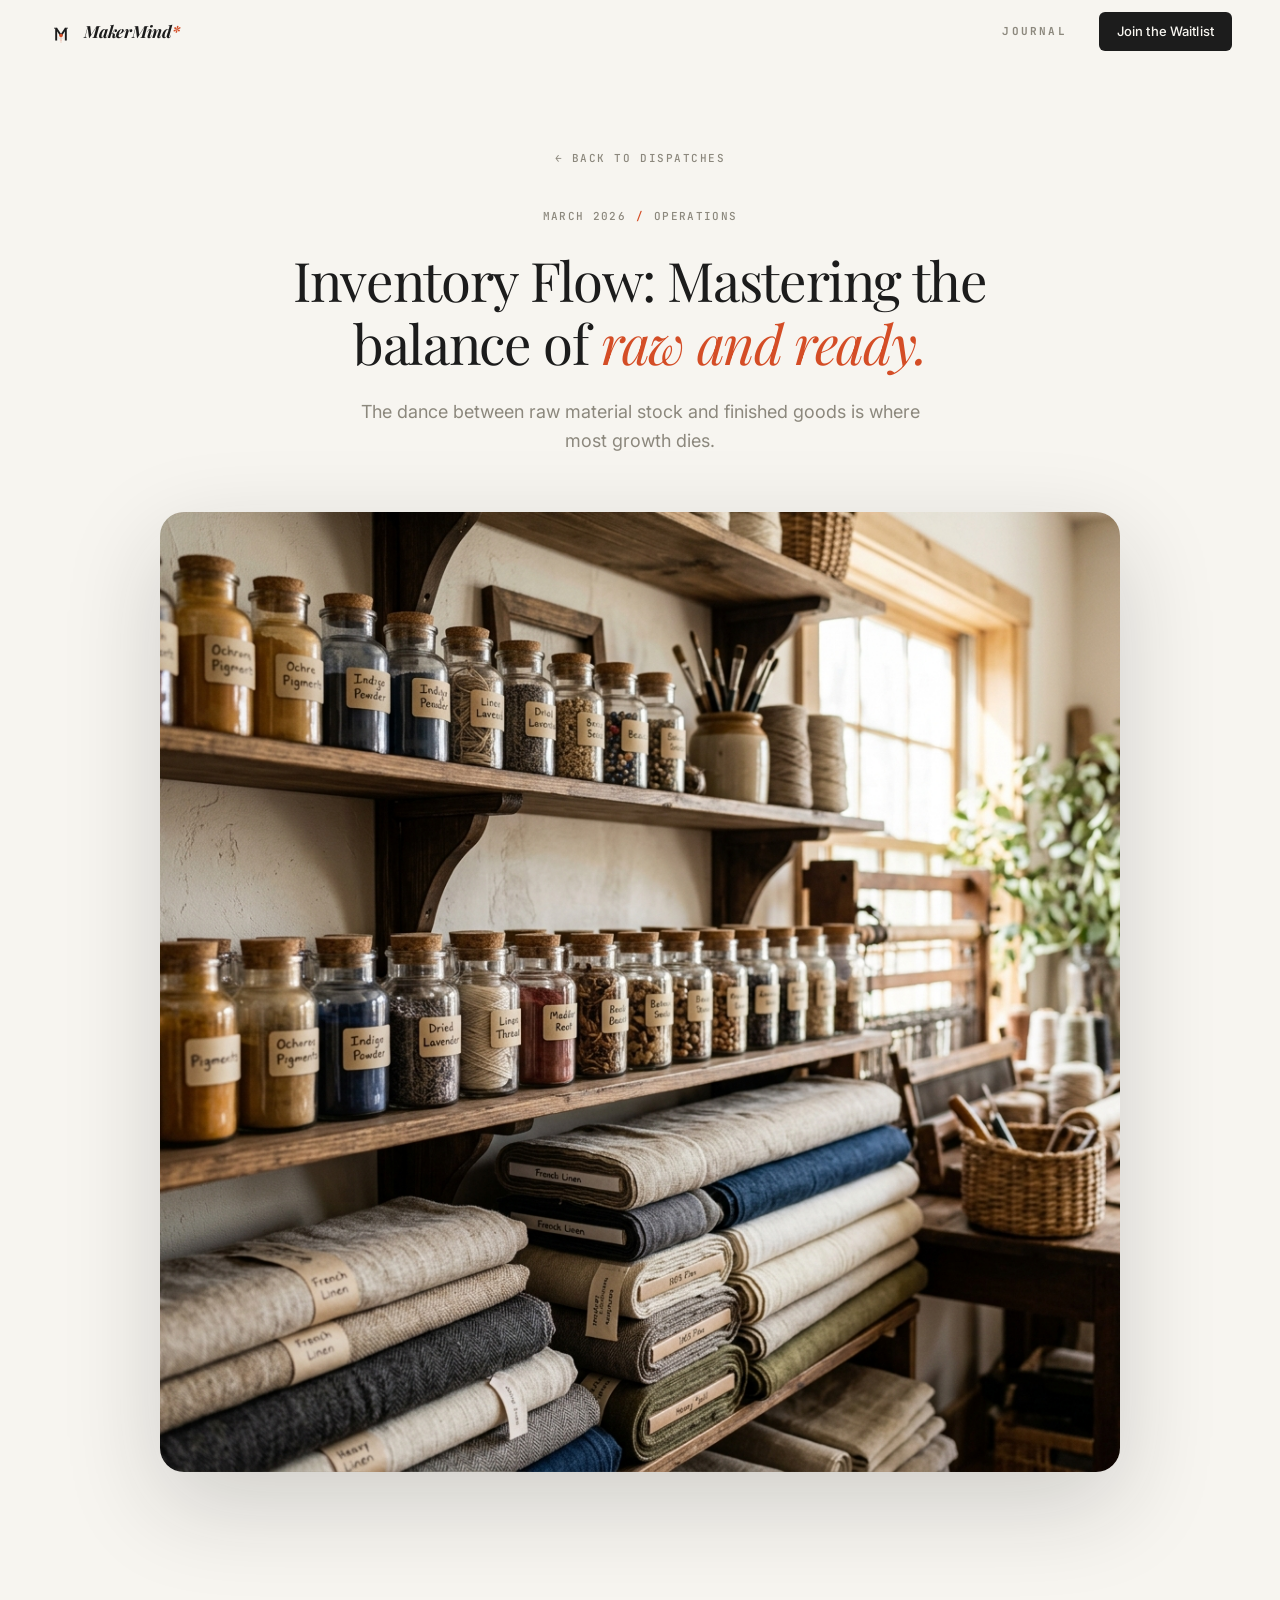
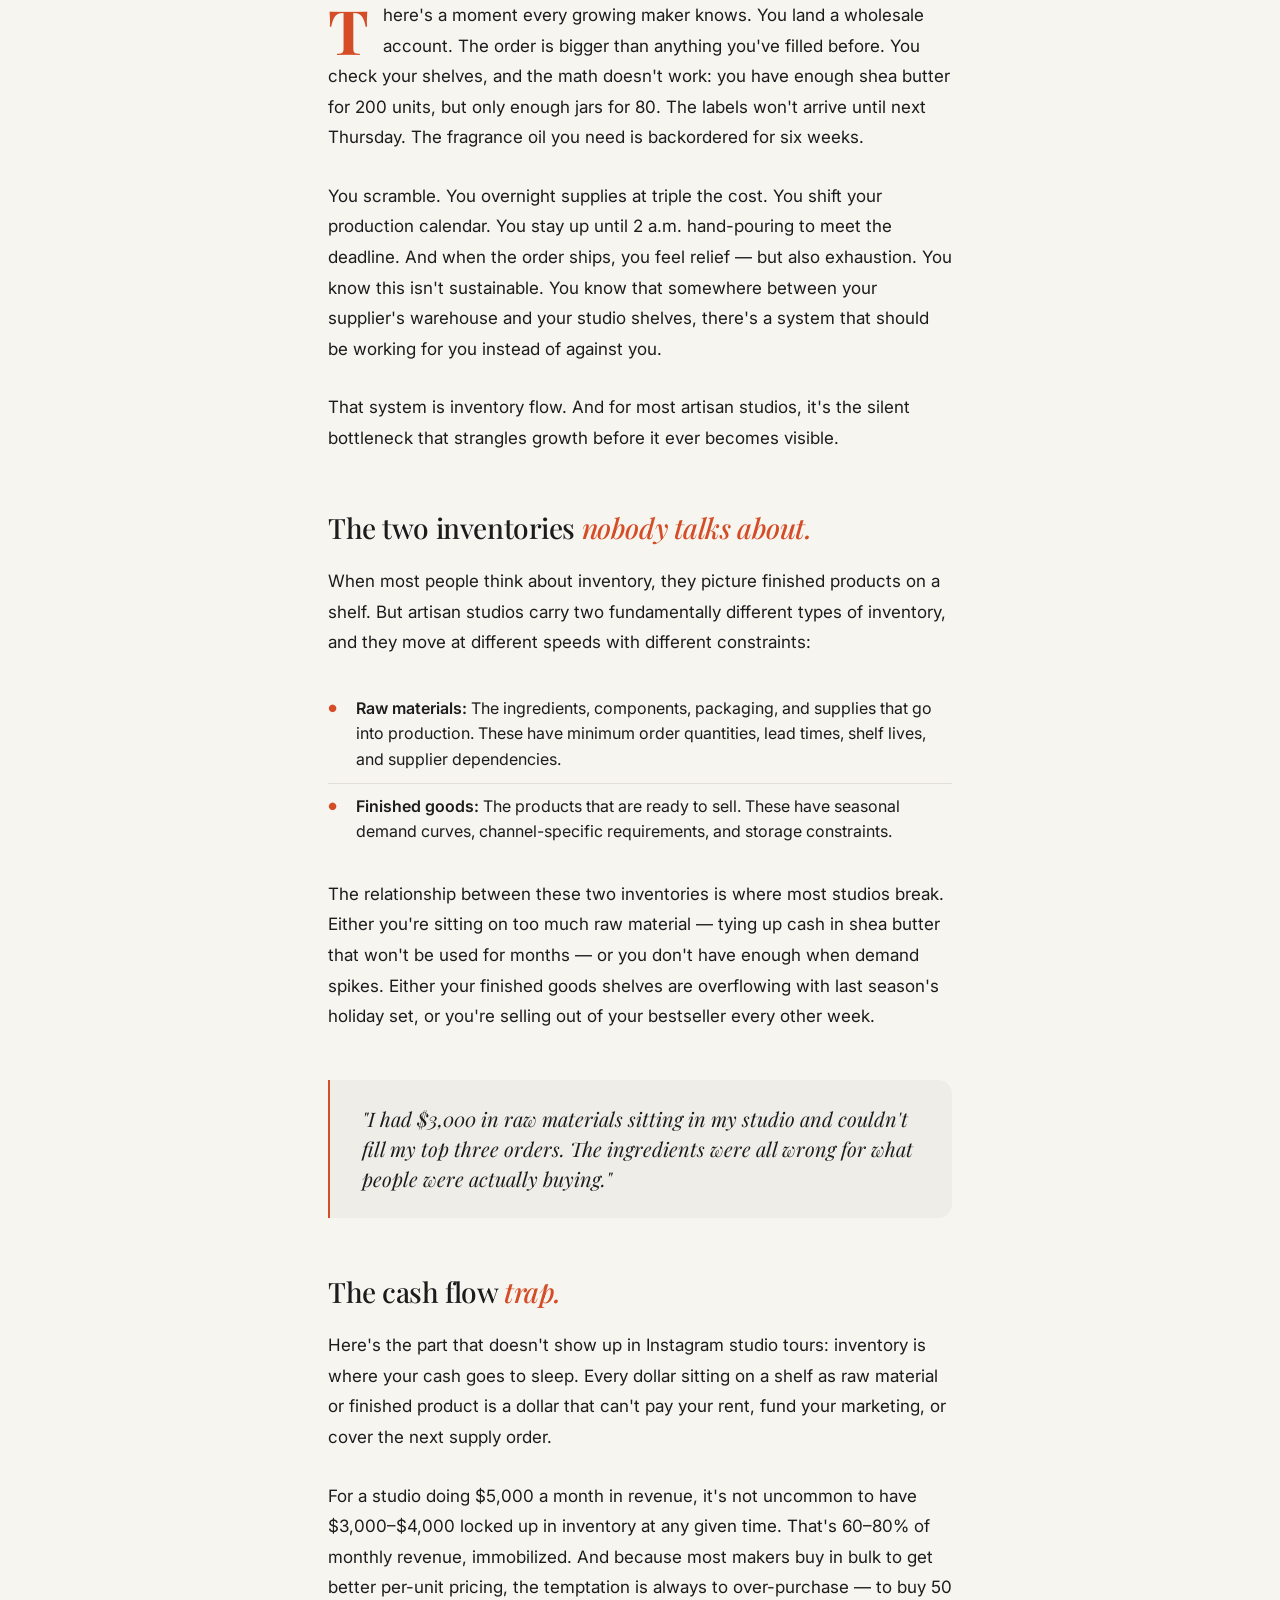
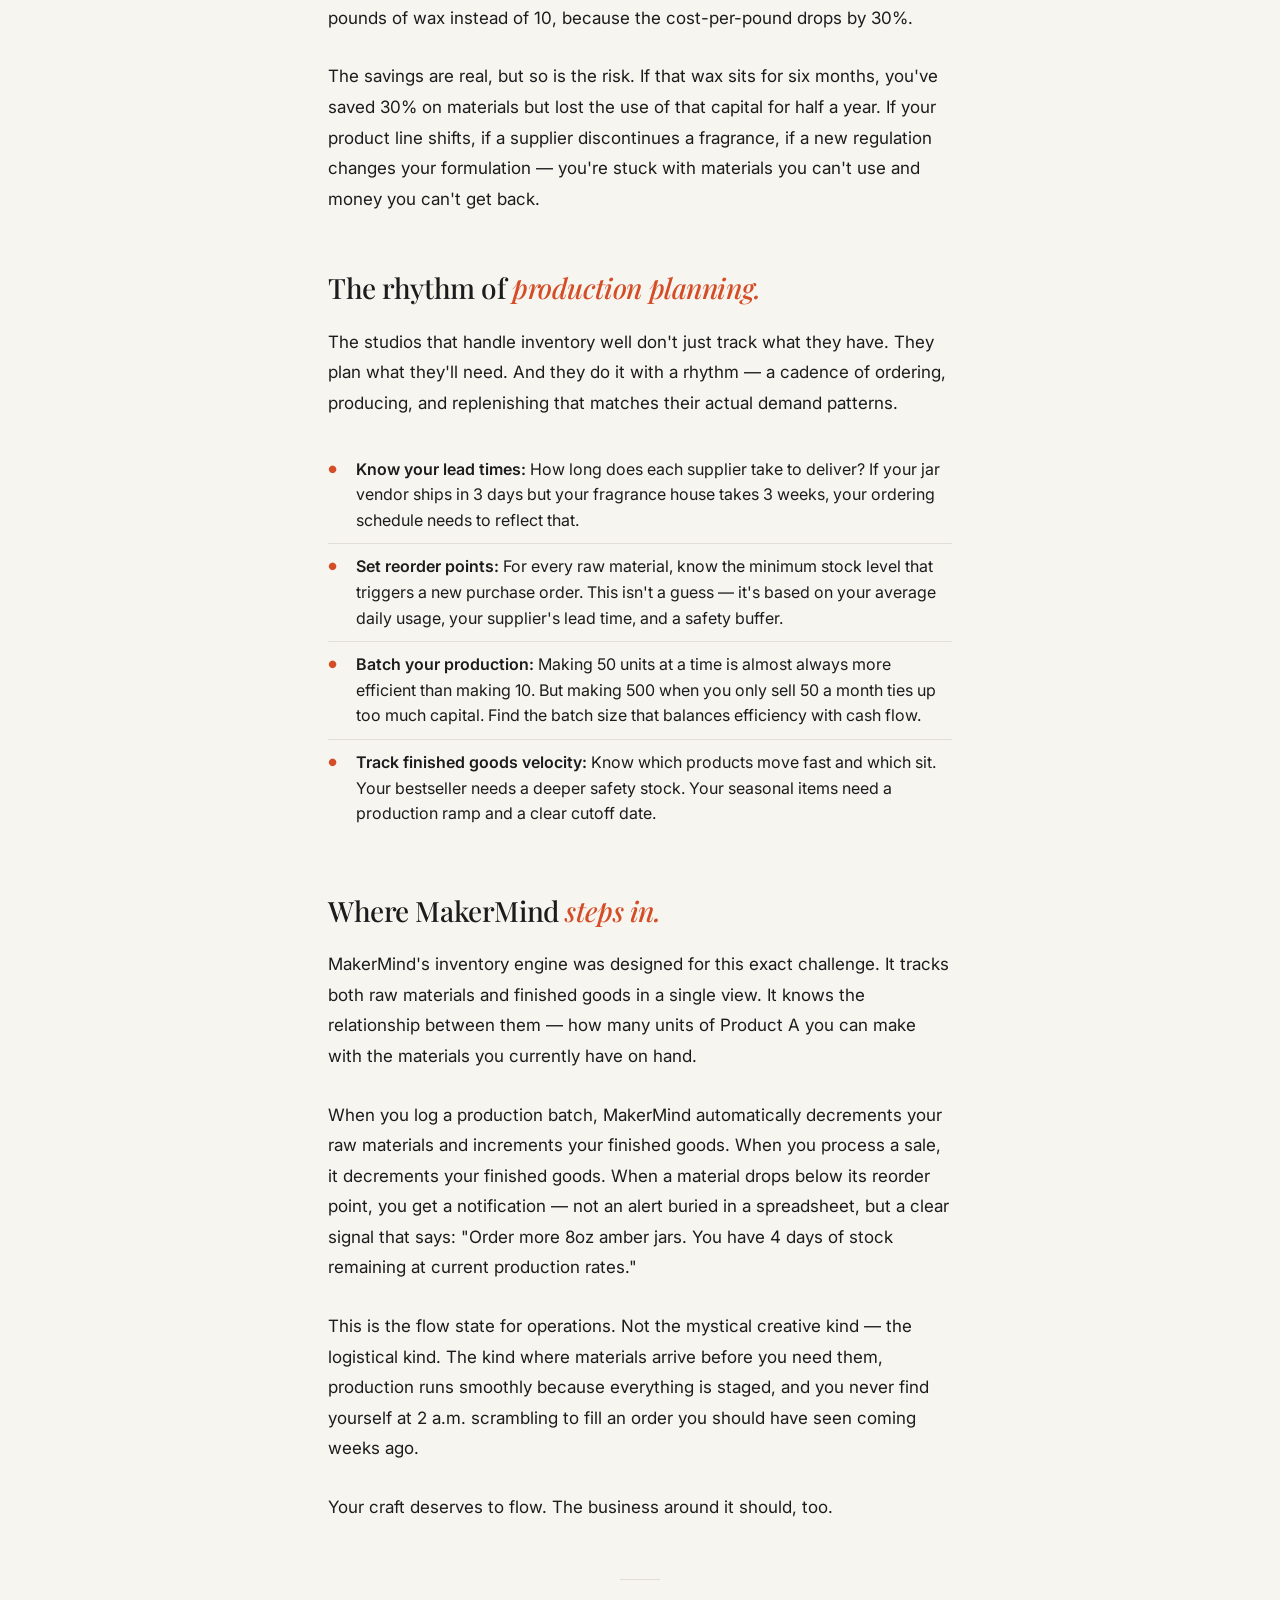
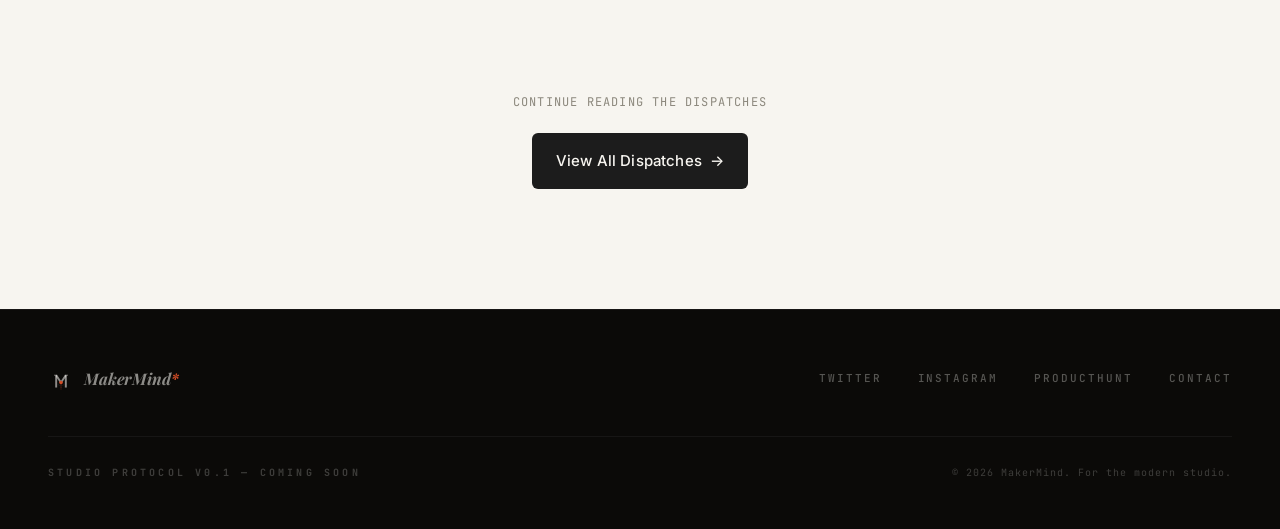
==== dispatch-inventory-flow.html @ 15346711 "Add three editorial dispatch blog posts with full article layout" ====
<!DOCTYPE html>
<html lang="en">
<head>
  <meta charset="UTF-8" />
  <meta name="viewport" content="width=device-width, initial-scale=1.0, viewport-fit=cover" />
  <meta name="theme-color" content="#F7F5F0" />
  <meta name="description" content="The dance between raw material stock and finished goods is where most growth dies. Learn how to maintain the perfect flow without tying up all your capital." />
  <title>Inventory Flow — MakerMind Dispatches</title>
  <link rel="preconnect" href="https://fonts.googleapis.com" />
  <link rel="preconnect" href="https://fonts.gstatic.com" crossorigin />
  <link href="https://fonts.googleapis.com/css2?family=Inter:wght@400;500;600&family=Playfair+Display:ital,wght@0,400;0,700;1,400;1,700&family=JetBrains+Mono:wght@400;500;700&display=swap" rel="stylesheet" />
  <link rel="stylesheet" href="styles.css" />
</head>
<body>

<nav class="nav" id="nav" aria-label="Primary">
  <div class="nav-inner">
    <a href="index.html" class="nav-brand" aria-label="MakerMind home">
      <svg class="nav-mark" viewBox="0 0 512 512" fill="none" xmlns="http://www.w3.org/2000/svg" aria-hidden="true">
        <rect x="142" y="172" width="38" height="252" fill="currentColor"/>
        <rect x="120" y="172" width="22" height="14" fill="currentColor"/>
        <rect x="126" y="186" width="14" height="8" fill="currentColor"/>
        <rect x="332" y="172" width="38" height="252" fill="currentColor"/>
        <rect x="370" y="172" width="22" height="14" fill="currentColor"/>
        <rect x="370" y="186" width="14" height="8" fill="currentColor"/>
        <path d="M 161 182 L 256 324 L 351 182" stroke="currentColor" stroke-width="38" stroke-linejoin="bevel" fill="none"/>
        <path d="M 190 362 Q 256 418 322 362" stroke="#BFBAB0" stroke-width="5" stroke-linecap="round" fill="none"/>
        <circle cx="256" cy="324" r="36" fill="#D44D26"/>
        <line x1="256" y1="362" x2="256" y2="472" stroke="#D44D26" stroke-width="12" stroke-dasharray="14 14"/>
      </svg>
      <span class="nav-wordmark">MakerMind<span class="accent">*</span></span>
    </a>
    <div class="nav-links">
      <a href="journal.html" class="nav-link">Journal</a>
      <a href="index.html#waitlist" class="nav-cta">Join the Waitlist</a>
    </div>
  </div>
</nav>

<header class="dispatch-hero container">
  <a href="journal.html" class="dispatch-back">← Back to Dispatches</a>
  <div class="dispatch-meta">
    <span>March 2026</span>
    <span class="accent">/</span>
    <span>Operations</span>
  </div>
  <h1 class="dispatch-title">Inventory Flow: Mastering the balance of <em>raw and ready.</em></h1>
  <p class="dispatch-subtitle">The dance between raw material stock and finished goods is where most growth dies.</p>
  <img src="assets/dispatch-inventory.png" alt="Neatly organized studio shelves" class="dispatch-hero-img" />
</header>

<main class="dispatch-body">
  <p class="drop-cap">There's a moment every growing maker knows. You land a wholesale account. The order is bigger than anything you've filled before. You check your shelves, and the math doesn't work: you have enough shea butter for 200 units, but only enough jars for 80. The labels won't arrive until next Thursday. The fragrance oil you need is backordered for six weeks.</p>

  <p>You scramble. You overnight supplies at triple the cost. You shift your production calendar. You stay up until 2 a.m. hand-pouring to meet the deadline. And when the order ships, you feel relief — but also exhaustion. You know this isn't sustainable. You know that somewhere between your supplier's warehouse and your studio shelves, there's a system that should be working for you instead of against you.</p>

  <p>That system is inventory flow. And for most artisan studios, it's the silent bottleneck that strangles growth before it ever becomes visible.</p>

  <h2>The two inventories <em>nobody talks about.</em></h2>

  <p>When most people think about inventory, they picture finished products on a shelf. But artisan studios carry two fundamentally different types of inventory, and they move at different speeds with different constraints:</p>

  <ul>
    <li><strong>Raw materials:</strong> The ingredients, components, packaging, and supplies that go into production. These have minimum order quantities, lead times, shelf lives, and supplier dependencies.</li>
    <li><strong>Finished goods:</strong> The products that are ready to sell. These have seasonal demand curves, channel-specific requirements, and storage constraints.</li>
  </ul>

  <p>The relationship between these two inventories is where most studios break. Either you're sitting on too much raw material — tying up cash in shea butter that won't be used for months — or you don't have enough when demand spikes. Either your finished goods shelves are overflowing with last season's holiday set, or you're selling out of your bestseller every other week.</p>

  <div class="dispatch-pullquote">
    <p>"I had $3,000 in raw materials sitting in my studio and couldn't fill my top three orders. The ingredients were all wrong for what people were actually buying."</p>
  </div>

  <h2>The cash flow <em>trap.</em></h2>

  <p>Here's the part that doesn't show up in Instagram studio tours: inventory is where your cash goes to sleep. Every dollar sitting on a shelf as raw material or finished product is a dollar that can't pay your rent, fund your marketing, or cover the next supply order.</p>

  <p>For a studio doing $5,000 a month in revenue, it's not uncommon to have $3,000–$4,000 locked up in inventory at any given time. That's 60–80% of monthly revenue, immobilized. And because most makers buy in bulk to get better per-unit pricing, the temptation is always to over-purchase — to buy 50 pounds of wax instead of 10, because the cost-per-pound drops by 30%.</p>

  <p>The savings are real, but so is the risk. If that wax sits for six months, you've saved 30% on materials but lost the use of that capital for half a year. If your product line shifts, if a supplier discontinues a fragrance, if a new regulation changes your formulation — you're stuck with materials you can't use and money you can't get back.</p>

  <h2>The rhythm of <em>production planning.</em></h2>

  <p>The studios that handle inventory well don't just track what they have. They plan what they'll need. And they do it with a rhythm — a cadence of ordering, producing, and replenishing that matches their actual demand patterns.</p>

  <ul>
    <li><strong>Know your lead times:</strong> How long does each supplier take to deliver? If your jar vendor ships in 3 days but your fragrance house takes 3 weeks, your ordering schedule needs to reflect that.</li>
    <li><strong>Set reorder points:</strong> For every raw material, know the minimum stock level that triggers a new purchase order. This isn't a guess — it's based on your average daily usage, your supplier's lead time, and a safety buffer.</li>
    <li><strong>Batch your production:</strong> Making 50 units at a time is almost always more efficient than making 10. But making 500 when you only sell 50 a month ties up too much capital. Find the batch size that balances efficiency with cash flow.</li>
    <li><strong>Track finished goods velocity:</strong> Know which products move fast and which sit. Your bestseller needs a deeper safety stock. Your seasonal items need a production ramp and a clear cutoff date.</li>
  </ul>

  <h2>Where MakerMind <em>steps in.</em></h2>

  <p>MakerMind's inventory engine was designed for this exact challenge. It tracks both raw materials and finished goods in a single view. It knows the relationship between them — how many units of Product A you can make with the materials you currently have on hand.</p>

  <p>When you log a production batch, MakerMind automatically decrements your raw materials and increments your finished goods. When you process a sale, it decrements your finished goods. When a material drops below its reorder point, you get a notification — not an alert buried in a spreadsheet, but a clear signal that says: "Order more 8oz amber jars. You have 4 days of stock remaining at current production rates."</p>

  <p>This is the flow state for operations. Not the mystical creative kind — the logistical kind. The kind where materials arrive before you need them, production runs smoothly because everything is staged, and you never find yourself at 2 a.m. scrambling to fill an order you should have seen coming weeks ago.</p>

  <p>Your craft deserves to flow. The business around it should, too.</p>

  <div class="dispatch-divider"></div>

  <div class="dispatch-end-cta">
    <p>Continue reading the dispatches</p>
    <a href="journal.html" class="btn btn-ink">
      <span class="btn-label">View All Dispatches</span>
      <span class="btn-arrow" aria-hidden="true">→</span>
    </a>
  </div>
</main>

<footer class="footer" role="contentinfo">
  <div class="footer-top">
    <a href="index.html" class="footer-brand" aria-label="MakerMind home">
      <svg class="footer-mark" viewBox="0 0 512 512" fill="none" xmlns="http://www.w3.org/2000/svg" aria-hidden="true">
        <rect x="142" y="172" width="38" height="252" fill="currentColor"/>
        <rect x="120" y="172" width="22" height="14" fill="currentColor"/>
        <rect x="126" y="186" width="14" height="8" fill="currentColor"/>
        <rect x="332" y="172" width="38" height="252" fill="currentColor"/>
        <rect x="370" y="172" width="22" height="14" fill="currentColor"/>
        <rect x="370" y="186" width="14" height="8" fill="currentColor"/>
        <path d="M 161 182 L 256 324 L 351 182" stroke="currentColor" stroke-width="38" stroke-linejoin="bevel" fill="none"/>
        <path d="M 190 362 Q 256 418 322 362" stroke="#4a4640" stroke-width="5" stroke-linecap="round" fill="none"/>
        <circle cx="256" cy="324" r="36" fill="#D44D26"/>
        <line x1="256" y1="362" x2="256" y2="472" stroke="#D44D26" stroke-width="12" stroke-dasharray="14 14"/>
      </svg>
      <span class="footer-wordmark">MakerMind<span class="accent">*</span></span>
    </a>
    <nav class="footer-links" aria-label="Footer links">
      <a href="https://twitter.com/makermindai" class="footer-link" target="_blank" rel="noopener">Twitter</a>
      <a href="https://instagram.com/makermindai" class="footer-link" target="_blank" rel="noopener">Instagram</a>
      <a href="https://producthunt.com" class="footer-link" target="_blank" rel="noopener">ProductHunt</a>
      <a href="mailto:hello@makermind.ai" class="footer-link">Contact</a>
    </nav>
  </div>
  <div class="footer-bottom">
    <div class="footer-rule" aria-hidden="true"></div>
    <div class="footer-meta">
      <span class="footer-stamp">Studio Protocol v0.1 — Coming Soon</span>
      <span class="footer-copy">© 2026 MakerMind. For the modern studio.</span>
    </div>
  </div>
</footer>

<script src="script.js"></script>
</body>
</html>
---- styles.css ----
/* ═══════════════════════════════════════════════════════════════
   MakerMind — Waitlist Site v2.0
   Cinematic. Editorial. Apple-quality.
   ─────────────────────────────────────────────────────────────
   Same design tokens as the app and the launch video (Remotion).
   The animation timing curve `cubic-bezier(0.33, 0, 0.2, 1)` is
   the iOS-style ease used throughout LogoReveal.tsx.
═══════════════════════════════════════════════════════════════ */


/* ── DESIGN TOKENS ──────────────────────────────────────────── */
:root {
  /* Color palette — mirrors src/index.css */
  --bg:        #F7F5F0;
  --ink:       #1C1C1C;
  --accent:    #D44D26;
  --muted:     #8C887D;
  --border:    #E2DFD6;
  --sidebar:   #EFEDE8;
  --night:     #0B0A08;
  --night-2:   #141210;
  --white:     #FFFFFF;

  /* Typography */
  --serif: 'Playfair Display', Georgia, 'Times New Roman', serif;
  --sans:  'Inter', ui-sans-serif, system-ui, -apple-system, sans-serif;
  --mono:  'JetBrains Mono', 'SF Mono', Menlo, monospace;

  /* Motion */
  --ease: cubic-bezier(0.33, 0, 0.2, 1);
  --ease-out: cubic-bezier(0.16, 1, 0.3, 1);

  /* Layout */
  --max-w:   1320px;
  --max-w-narrow: 1100px;
  --nav-h:   64px;
  --pad-x:   48px;
  --section: 160px;

  /* Effects */
  --radius-sm: 6px;
  --radius-md: 14px;
  --radius-lg: 24px;
  --shadow-sm: 0 2px 24px rgba(28,28,28,0.06);
  --shadow-md: 0 12px 48px rgba(28,28,28,0.10);
  --shadow-lg: 0 32px 96px rgba(28,28,28,0.18);
}


/* ── RESET ──────────────────────────────────────────────────── */
*, *::before, *::after { box-sizing: border-box; margin: 0; padding: 0; }
html {
  font-size: 16px;
  scroll-behavior: smooth;
  -webkit-font-smoothing: antialiased;
  -moz-osx-font-smoothing: grayscale;
  text-rendering: optimizeLegibility;
}
body {
  background: var(--bg);
  color: var(--ink);
  font-family: var(--sans);
  line-height: 1.6;
  overflow-x: hidden;
}
img, svg, video { display: block; max-width: 100%; height: auto; }
a { color: inherit; text-decoration: none; }
button { cursor: pointer; border: none; background: none; font: inherit; color: inherit; }
input { font: inherit; appearance: none; -webkit-appearance: none; }
ul { list-style: none; }


/* ── SHARED UTILITIES ───────────────────────────────────────── */
.accent { color: var(--accent); }
.container {
  max-width: var(--max-w);
  margin: 0 auto;
  padding: 0 var(--pad-x);
}
.section-label {
  font-family: var(--mono);
  font-weight: 700;
  font-size: 0.6875rem;
  letter-spacing: 0.32em;
  text-transform: uppercase;
  color: var(--muted);
  margin-bottom: 32px;
}


/* ── REVEAL ON SCROLL ────────────────────────────────────────── */
.reveal {
  opacity: 0;
  transform: translateY(28px);
  transition:
    opacity 0.9s var(--ease),
    transform 0.9s var(--ease);
}
.reveal.is-visible {
  opacity: 1;
  transform: translateY(0);
}


/* ═══════════════════════════════════════════════════════════════
   NAV — fixed, frosted, restrained
═══════════════════════════════════════════════════════════════ */
.nav {
  position: fixed;
  top: 0; left: 0; right: 0;
  height: var(--nav-h);
  background: rgba(247, 245, 240, 0);
  backdrop-filter: blur(0);
  -webkit-backdrop-filter: blur(0);
  border-bottom: 1px solid transparent;
  z-index: 100;
  transition:
    background 0.4s var(--ease),
    backdrop-filter 0.4s var(--ease),
    border-color 0.4s var(--ease),
    box-shadow 0.4s var(--ease);
}
.nav.is-scrolled {
  background: rgba(247, 245, 240, 0.86);
  backdrop-filter: blur(20px) saturate(1.4);
  -webkit-backdrop-filter: blur(20px) saturate(1.4);
  border-bottom-color: var(--border);
}
.nav-inner {
  max-width: var(--max-w);
  margin: 0 auto;
  height: 100%;
  padding: 0 var(--pad-x);
  display: flex;
  align-items: center;
  justify-content: space-between;
}
.nav-brand {
  display: flex;
  align-items: center;
  gap: 10px;
}
.nav-mark {
  width: 26px; height: 26px;
  color: var(--ink);
  flex-shrink: 0;
}
.nav-wordmark {
  font-family: var(--serif);
  font-style: italic;
  font-weight: 700;
  font-size: 1.05rem;
  color: var(--ink);
  letter-spacing: -0.01em;
}
.nav-links {
  display: flex;
  align-items: center;
  gap: 32px;
}
.nav-link {
  font-family: var(--mono);
  font-size: 0.6875rem;
  font-weight: 700;
  letter-spacing: 0.2em;
  text-transform: uppercase;
  color: var(--muted);
  transition: color 0.2s var(--ease);
}
.nav-link:hover { color: var(--ink); }

.nav-cta {
  font-family: var(--sans);
  font-size: 0.8125rem;
  font-weight: 500;
  letter-spacing: 0.01em;
  padding: 9px 18px;
  background: var(--ink);
  color: var(--bg);
  border-radius: var(--radius-sm);
  transition: background 0.2s ease, transform 0.2s ease;
}
.nav-cta:hover { background: #2a2a2a; transform: translateY(-1px); }


/* ═══════════════════════════════════════════════════════════════
   SECTION 01 — HERO
   The cold open, in HTML form.
═══════════════════════════════════════════════════════════════ */
.hero {
  position: relative;
  min-height: 100vh;
  display: flex;
  flex-direction: column;
  justify-content: center;
  align-items: center;
  padding: calc(var(--nav-h) + 60px) var(--pad-x) 100px;
  background: var(--bg);
  overflow: hidden;
}
.hero-inner {
  max-width: 1100px;
  width: 100%;
  text-align: center;
}

/* Stamp at top */
.stamp {
  display: inline-flex;
  align-items: center;
  gap: 12px;
  font-family: var(--mono);
  font-weight: 700;
  font-size: 0.6875rem;
  letter-spacing: 0.28em;
  text-transform: uppercase;
  color: var(--muted);
  margin-bottom: 56px;
  opacity: 0;
  transform: translateY(8px);
  animation: fade-up 0.9s var(--ease) 0.1s forwards;
}
.stamp-dot {
  width: 7px; height: 7px;
  border-radius: 50%;
  background: var(--accent);
  flex-shrink: 0;
  animation: dot-pulse 2.4s ease-in-out infinite 1.5s;
}
.stamp-sep { opacity: 0.35; }

@keyframes fade-up {
  to { opacity: 1; transform: translateY(0); }
}
@keyframes dot-pulse {
  0%, 100% { opacity: 1; transform: scale(1); }
  50%      { opacity: 0.45; transform: scale(0.85); }
}

/* Animated MakerMind mark */
.hero-mark {
  width: 140px;
  height: 140px;
  color: var(--ink);
  margin: 0 auto 32px;
  overflow: visible;
}
/* Mark wipe is driven by SMIL <animate> in the HTML for reliable cross-browser clipPath height */
.mark-arc {
  stroke-dasharray: 240;
  stroke-dashoffset: 240;
  animation: mark-draw 0.8s var(--ease) 1.7s forwards;
}
.mark-thread {
  stroke-dasharray: 140;
  stroke-dashoffset: 140;
  opacity: 0;
  animation:
    mark-thread-fade 0.4s var(--ease) 2.0s forwards,
    mark-draw 0.6s var(--ease) 2.0s forwards;
}
.mark-dot {
  opacity: 0;
  transform: scale(0);
  transform-origin: 256px 324px;
  transform-box: fill-box;
  animation: mark-dot-pop 0.6s var(--ease-out) 1.6s forwards;
}
@keyframes mark-draw {
  to { stroke-dashoffset: 0; }
}
@keyframes mark-thread-fade {
  to { opacity: 1; }
}
@keyframes mark-dot-pop {
  0%   { opacity: 0; transform: scale(0); }
  60%  { opacity: 1; transform: scale(1.08); }
  100% { opacity: 1; transform: scale(1); }
}

/* Hero wordmark */
.hero-wordmark {
  font-family: var(--serif);
  font-style: italic;
  font-weight: 700;
  font-size: clamp(1.5rem, 2.5vw, 2rem);
  letter-spacing: -0.02em;
  color: var(--ink);
  margin-bottom: 56px;
  opacity: 0;
  transform: translateY(8px);
  animation: fade-up 0.9s var(--ease) 2.4s forwards;
}

/* Editorial rule */
.hero-rule {
  width: 0;
  height: 1px;
  background: var(--border);
  margin: 0 auto 56px;
  animation: rule-grow 0.9s var(--ease) 2.7s forwards;
}
@keyframes rule-grow { to { width: 56px; } }

/* Hero headline — word by word */
.hero-headline {
  font-family: var(--serif);
  font-weight: 700;
  font-size: clamp(2.5rem, 6.5vw, 5.5rem);
  line-height: 1.06;
  letter-spacing: -0.025em;
  color: var(--ink);
  margin: 0 auto 40px;
  max-width: 1000px;
  display: flex;
  flex-wrap: wrap;
  justify-content: center;
  gap: 0 0.32em;
}
.hero-headline em {
  font-style: italic;
  font-weight: 400;
  color: var(--accent);
}
.hero-headline .word {
  display: inline-block;
  opacity: 0;
  transform: translateY(20px);
  animation: word-up 0.85s var(--ease) forwards;
}
.hero-headline .word:nth-child(1) { animation-delay: 2.95s; }
.hero-headline .word:nth-child(2) { animation-delay: 3.10s; }
.hero-headline .word:nth-child(3) { animation-delay: 3.32s; }
.hero-headline .word:nth-child(4) { animation-delay: 3.46s; }
.hero-headline .word:nth-child(5) { animation-delay: 3.58s; }
.hero-headline .word:nth-child(6) { animation-delay: 3.72s; }
.hero-headline .word:nth-child(7) { animation-delay: 3.90s; }
@keyframes word-up { to { opacity: 1; transform: translateY(0); } }

/* Hero body */
.hero-body {
  font-size: clamp(0.9375rem, 1.2vw, 1.125rem);
  line-height: 1.65;
  color: var(--muted);
  max-width: 600px;
  margin: 0 auto 48px;
  opacity: 0;
  animation: fade-up 0.9s var(--ease) 4.3s forwards;
}
.br-desk { display: block; }


/* ── EMAIL FORMS ────────────────────────────────────────────── */
.email-form {
  max-width: 540px;
  margin: 0 auto;
  width: 100%;
  opacity: 0;
  animation: fade-up 0.9s var(--ease) 4.6s forwards;
}
.email-row {
  display: flex;
  gap: 8px;
  position: relative;
}
.email-input {
  flex: 1;
  min-width: 0;
  height: 56px;
  padding: 0 18px;
  background: var(--white);
  border: 1px solid var(--border);
  border-radius: var(--radius-sm);
  color: var(--ink);
  font-size: 0.9375rem;
  outline: none;
  transition: border-color 0.2s ease, box-shadow 0.2s ease;
}
.email-input::placeholder { color: var(--muted); opacity: 1; }
.email-input:focus {
  border-color: var(--ink);
  box-shadow: 0 0 0 3px rgba(28,28,28,0.07);
}
.email-input-full { width: 100%; flex: none; margin-bottom: 8px; }
.email-input-dark {
  background: rgba(247,245,240,0.07);
  border-color: rgba(247,245,240,0.16);
  color: var(--white);
}
.email-input-dark::placeholder { color: rgba(247,245,240,0.42); }
.email-input-dark:focus {
  border-color: rgba(247,245,240,0.5);
  box-shadow: 0 0 0 3px rgba(247,245,240,0.08);
}
.email-label {
  display: block;
  font-family: var(--mono);
  font-size: 0.6875rem;
  letter-spacing: 0.18em;
  text-transform: uppercase;
  color: var(--muted);
  margin-bottom: 12px;
}
.email-note {
  font-family: var(--sans);
  font-size: 0.8125rem;
  color: var(--muted);
  margin-top: 14px;
  text-align: center;
}
.email-note-left { text-align: left; }
.email-success {
  margin-top: 18px;
  font-family: var(--mono);
  font-size: 0.8125rem;
  letter-spacing: 0.04em;
  color: var(--ink);
  display: flex;
  align-items: center;
  gap: 8px;
  justify-content: center;
}
.email-success[hidden] { display: none; }
.email-success-dark { color: var(--bg); }
.check-mark { color: var(--accent); }


/* ── BUTTONS ──────────────────────────────────────────────── */
.btn {
  display: inline-flex;
  align-items: center;
  justify-content: center;
  gap: 8px;
  height: 56px;
  padding: 0 24px;
  font-family: var(--sans);
  font-size: 0.9375rem;
  font-weight: 500;
  letter-spacing: 0.01em;
  border-radius: var(--radius-sm);
  white-space: nowrap;
  transition:
    background 0.2s ease,
    transform 0.2s ease,
    box-shadow 0.2s ease;
}
.btn-arrow {
  display: inline-block;
  transition: transform 0.25s var(--ease);
}
.btn:hover .btn-arrow { transform: translateX(4px); }

.btn-ink {
  background: var(--ink);
  color: var(--bg);
}
.btn-ink:hover {
  background: #2a2a2a;
  transform: translateY(-1px);
  box-shadow: var(--shadow-sm);
}
.btn-accent {
  background: var(--accent);
  color: var(--white);
}
.btn-accent:hover {
  background: #c0441f;
  transform: translateY(-1px);
  box-shadow: 0 6px 24px rgba(212,77,38,0.32);
}
.btn-full { width: 100%; }


/* ── SCROLL CUE ───────────────────────────────────────────── */
.scroll-cue {
  position: absolute;
  bottom: 36px;
  left: 50%;
  transform: translateX(-50%);
  display: flex;
  flex-direction: column;
  align-items: center;
  gap: 14px;
  font-family: var(--mono);
  font-weight: 700;
  font-size: 0.625rem;
  letter-spacing: 0.32em;
  text-transform: uppercase;
  color: var(--muted);
  opacity: 0;
  animation: fade-up 0.9s var(--ease) 5s forwards;
}
.cue-label { display: block; }
.cue-line {
  width: 1px;
  height: 36px;
  background: var(--border);
  position: relative;
  overflow: hidden;
}
.cue-line::after {
  content: '';
  position: absolute;
  top: -100%;
  left: 0;
  width: 100%;
  height: 100%;
  background: var(--ink);
  animation: cue-down 2.6s var(--ease) infinite;
}
@keyframes cue-down {
  0%, 100% { top: -100%; }
  50%      { top: 100%; }
}


/* ═══════════════════════════════════════════════════════════════
   SECTION 02 — THE FILM
═══════════════════════════════════════════════════════════════ */
.film {
  background: var(--bg);
  padding: var(--section) 0;
  border-top: 1px solid var(--border);
}
.film-meta {
  max-width: var(--max-w);
  margin: 0 auto 56px;
  padding: 0 var(--pad-x);
  text-align: center;
}
.film-headline {
  font-family: var(--serif);
  font-weight: 700;
  font-size: clamp(2.25rem, 4.5vw, 3.75rem);
  line-height: 1.08;
  letter-spacing: -0.022em;
  color: var(--ink);
}
.film-headline em { font-style: italic; font-weight: 400; }

.film-frame {
  position: relative;
  max-width: 1180px;
  margin: 0 auto;
  padding: 0 var(--pad-x);
}
.film-frame::before {
  /* film container shell */
  content: '';
  position: absolute;
  inset: 0 var(--pad-x);
  border-radius: var(--radius-lg);
  box-shadow: var(--shadow-lg);
  pointer-events: none;
  z-index: 0;
}
.film-video {
  position: relative;
  width: 100%;
  height: auto;
  border-radius: var(--radius-lg);
  display: block;
  z-index: 1;
  background: var(--night);
}
.film-overlay {
  position: absolute;
  inset: 0 var(--pad-x);
  display: flex;
  align-items: flex-end;
  justify-content: flex-end;
  padding: 28px;
  pointer-events: none;
  z-index: 2;
}
.film-play {
  display: inline-flex;
  align-items: center;
  gap: 10px;
  height: 44px;
  padding: 0 18px;
  background: rgba(11,10,8,0.65);
  backdrop-filter: blur(12px);
  -webkit-backdrop-filter: blur(12px);
  color: var(--bg);
  font-family: var(--mono);
  font-weight: 500;
  font-size: 0.6875rem;
  letter-spacing: 0.22em;
  text-transform: uppercase;
  border-radius: var(--radius-sm);
  pointer-events: auto;
  transition: background 0.2s ease, transform 0.2s ease;
}
.film-play:hover {
  background: rgba(11,10,8,0.92);
  transform: translateY(-1px);
}
.film-play svg {
  width: 14px;
  height: 14px;
}


/* ═══════════════════════════════════════════════════════════════
   SECTION 03 — THE PROBLEM
═══════════════════════════════════════════════════════════════ */
.problem {
  background: var(--bg);
  padding: var(--section) 0;
}
.problem-headline {
  font-family: var(--serif);
  font-weight: 700;
  font-size: clamp(2.25rem, 4.5vw, 3.75rem);
  line-height: 1.1;
  letter-spacing: -0.022em;
  color: var(--ink);
  margin-bottom: 80px;
  max-width: 920px;
}
.problem-headline em { font-style: italic; font-weight: 400; }

.problem-grid {
  display: grid;
  grid-template-columns: repeat(3, 1fr);
  gap: 1px;
  background: var(--border);
  border: 1px solid var(--border);
  border-radius: var(--radius-md);
  overflow: hidden;
}
.problem-card {
  background: var(--bg);
  padding: 56px 44px;
  transition: background 0.3s var(--ease);
}
.problem-card:hover { background: var(--sidebar); }
.problem-num {
  font-family: var(--mono);
  font-weight: 700;
  font-size: 0.75rem;
  letter-spacing: 0.24em;
  color: var(--accent);
  margin-bottom: 28px;
}
.problem-title {
  font-family: var(--serif);
  font-weight: 700;
  font-size: 1.625rem;
  line-height: 1.18;
  color: var(--ink);
  letter-spacing: -0.012em;
  margin-bottom: 18px;
}
.problem-title em { font-style: italic; font-weight: 700; }
.problem-body {
  font-size: 0.9375rem;
  line-height: 1.7;
  color: var(--muted);
}


/* ═══════════════════════════════════════════════════════════════
   SECTION 04 — STICKY SHOWCASE
   Image pinned, text scrolls past. The Apple iPhone-page pattern.
═══════════════════════════════════════════════════════════════ */
.showcase {
  background: var(--bg);
  padding: var(--section) 0 0;
}
.showcase-intro {
  max-width: var(--max-w);
  margin: 0 auto 100px;
  padding: 0 var(--pad-x);
  text-align: center;
}
.showcase-headline {
  font-family: var(--serif);
  font-weight: 700;
  font-size: clamp(2.25rem, 4.5vw, 3.75rem);
  line-height: 1.08;
  letter-spacing: -0.022em;
  color: var(--ink);
}
.showcase-headline em { font-style: italic; font-weight: 400; }

.showcase-track {
  position: relative;
  max-width: 1480px;
  margin: 0 auto;
  padding: 0 var(--pad-x);
  display: grid;
  grid-template-columns: 1fr 1fr;
  gap: 80px;
  align-items: flex-start;
}

.showcase-images {
  position: sticky;
  top: 0;
  height: 100vh;
  display: flex;
  align-items: center;
  justify-content: center;
}
.showcase-image-stack {
  position: relative;
  width: 100%;
  aspect-ratio: 16 / 9;
  border-radius: var(--radius-md);
  overflow: hidden;
  box-shadow: var(--shadow-lg);
}
.showcase-img {
  position: absolute;
  inset: 0;
  width: 100%;
  height: 100%;
  object-fit: cover;
  opacity: 0;
  transform: scale(1.04);
  transition:
    opacity 0.9s var(--ease),
    transform 1.4s var(--ease);
}
.showcase-img.is-active {
  opacity: 1;
  transform: scale(1);
}
.showcase-progress {
  position: absolute;
  bottom: 32px;
  left: 50%;
  transform: translateX(-50%);
  width: 80px;
  height: 2px;
  border-radius: 1px;
  overflow: hidden;
}
.progress-track {
  position: absolute;
  inset: 0;
  background: rgba(247,245,240,0.3);
}
.progress-fill {
  position: absolute;
  top: 0; bottom: 0; left: 0;
  width: 33.33%;
  background: var(--accent);
  transition: width 0.6s var(--ease);
}

.showcase-text {
  display: flex;
  flex-direction: column;
}
.showcase-step {
  min-height: 100vh;
  display: flex;
  align-items: center;
  padding: 60px 0;
}
.step-inner { max-width: 540px; }
.step-label {
  font-family: var(--mono);
  font-weight: 700;
  font-size: 0.6875rem;
  letter-spacing: 0.32em;
  text-transform: uppercase;
  color: var(--accent);
  margin-bottom: 28px;
}
.step-headline {
  font-family: var(--serif);
  font-weight: 700;
  font-size: clamp(2rem, 3.5vw, 3rem);
  line-height: 1.1;
  letter-spacing: -0.02em;
  color: var(--ink);
  margin-bottom: 28px;
}
.step-headline em { font-style: italic; font-weight: 400; }

.step-rule {
  width: 36px;
  height: 1px;
  background: var(--border);
  margin-bottom: 28px;
}
.step-body {
  font-size: 1.0625rem;
  line-height: 1.72;
  color: var(--muted);
  margin-bottom: 32px;
}
.step-list {
  display: flex;
  flex-direction: column;
  gap: 12px;
}
.step-list li {
  font-family: var(--mono);
  font-size: 0.8125rem;
  letter-spacing: 0.04em;
  color: var(--muted);
  display: flex;
  align-items: center;
  gap: 14px;
}
.step-list li::before {
  content: '';
  width: 6px;
  height: 6px;
  border-radius: 50%;
  background: var(--accent);
  flex-shrink: 0;
}


/* ═══════════════════════════════════════════════════════════════
   SECTION 05 — FEATURES GRID
═══════════════════════════════════════════════════════════════ */
.features {
  background: var(--sidebar);
  padding: var(--section) 0;
}
.features-headline {
  font-family: var(--serif);
  font-weight: 700;
  font-size: clamp(2.25rem, 4.5vw, 3.75rem);
  line-height: 1.08;
  letter-spacing: -0.022em;
  color: var(--ink);
  margin-bottom: 80px;
}
.features-headline em { font-style: italic; font-weight: 400; }

.features-grid {
  display: grid;
  grid-template-columns: repeat(3, 1fr);
  gap: 1px;
  background: var(--border);
  border: 1px solid var(--border);
  border-radius: var(--radius-md);
  overflow: hidden;
}
.feature-card {
  background: var(--sidebar);
  padding: 48px 36px;
  transition: background 0.3s var(--ease);
}
.feature-card:hover { background: var(--bg); }
.feature-num {
  font-family: var(--mono);
  font-weight: 700;
  font-size: 0.75rem;
  letter-spacing: 0.24em;
  color: var(--accent);
  margin-bottom: 24px;
}
.feature-title {
  font-family: var(--serif);
  font-weight: 700;
  font-size: 1.5rem;
  color: var(--ink);
  letter-spacing: -0.012em;
  margin-bottom: 14px;
}
.feature-title em { font-style: italic; font-weight: 700; }
.feature-body {
  font-size: 0.9375rem;
  line-height: 1.7;
  color: var(--muted);
}


/* ═══════════════════════════════════════════════════════════════
   SECTION 06 — POSITIONING (DARK)
═══════════════════════════════════════════════════════════════ */
.positioning {
  background: var(--night);
  padding: 200px var(--pad-x);
  position: relative;
  overflow: hidden;
}
.positioning::before,
.positioning::after {
  content: '';
  position: absolute;
  width: 1px;
  height: 80px;
  background: linear-gradient(to bottom, transparent, var(--accent), transparent);
  left: 50%;
  transform: translateX(-50%);
}
.positioning::before { top: 60px; }
.positioning::after  { bottom: 60px; }

.pos-inner {
  max-width: 1000px;
  margin: 0 auto;
  display: flex;
  flex-direction: column;
  align-items: center;
  text-align: center;
  gap: 56px;
}
.pos-label {
  font-family: var(--mono);
  font-weight: 700;
  font-size: 0.6875rem;
  letter-spacing: 0.32em;
  text-transform: uppercase;
  color: rgba(247,245,240,0.4);
  margin-bottom: 24px;
}
.pos-line {
  font-family: var(--serif);
  font-style: italic;
  font-weight: 400;
  font-size: clamp(2.5rem, 6.5vw, 5.75rem);
  line-height: 1.04;
  letter-spacing: -0.024em;
  color: var(--white);
}
.pos-line-2 .accent,
.pos-line-2 { /* leave as is */ }
.pos-rule {
  width: 0;
  height: 2px;
  background: var(--accent);
  border-radius: 1px;
  transition: width 1.2s var(--ease) 0.4s;
}
.pos-rule.is-visible { width: 96px; }


/* ═══════════════════════════════════════════════════════════════
   SECTION 07 — NEWSLETTER
═══════════════════════════════════════════════════════════════ */
.newsletter {
  background: var(--bg);
  padding: var(--section) 0;
}
.newsletter-grid {
  display: grid;
  grid-template-columns: 1fr 1fr;
  gap: 100px;
  align-items: center;
}
.newsletter-headline {
  font-family: var(--serif);
  font-weight: 700;
  font-size: clamp(1.75rem, 3vw, 2.5rem);
  line-height: 1.15;
  letter-spacing: -0.02em;
  color: var(--ink);
  margin-bottom: 22px;
}
.newsletter-headline em { font-style: italic; font-weight: 400; }
.newsletter-body {
  font-size: 1.0625rem;
  line-height: 1.7;
  color: var(--muted);
  margin-bottom: 32px;
}
.newsletter-list {
  display: flex;
  flex-direction: column;
  gap: 11px;
}
.newsletter-list li {
  font-family: var(--mono);
  font-size: 0.8125rem;
  letter-spacing: 0.04em;
  color: var(--muted);
  display: flex;
  align-items: center;
  gap: 12px;
}
.newsletter-list li::before {
  content: '';
  width: 6px;
  height: 6px;
  border-radius: 50%;
  background: var(--accent);
  flex-shrink: 0;
}

.newsletter-card {
  background: var(--sidebar);
  border: 1px solid var(--border);
  border-radius: var(--radius-lg);
  padding: 52px 48px;
  box-shadow: var(--shadow-sm);
}
.newsletter-card-header {
  display: flex;
  align-items: center;
  gap: 16px;
  margin-bottom: 36px;
  padding-bottom: 32px;
  border-bottom: 1px solid var(--border);
}
.newsletter-mark {
  width: 42px;
  height: 42px;
  color: var(--ink);
  flex-shrink: 0;
}
.newsletter-title {
  font-family: var(--serif);
  font-style: italic;
  font-weight: 700;
  font-size: 1.0625rem;
  color: var(--ink);
  letter-spacing: -0.01em;
}
.newsletter-sub {
  font-family: var(--mono);
  font-size: 0.625rem;
  letter-spacing: 0.2em;
  text-transform: uppercase;
  color: var(--muted);
  margin-top: 3px;
}


/* ═══════════════════════════════════════════════════════════════
   SECTION 08 — FINAL CTA (DARK, FULL-BLEED)
═══════════════════════════════════════════════════════════════ */
.final {
  position: relative;
  background: var(--night);
  padding: 180px var(--pad-x);
  text-align: center;
  overflow: hidden;
}
.final-bg {
  position: absolute;
  inset: 0;
  z-index: 0;
}
.final-bg-img {
  width: 100%;
  height: 100%;
  object-fit: cover;
  opacity: 0.12;
  filter: grayscale(0.25);
}
.final-bg::after {
  /* dark gradient for legibility */
  content: '';
  position: absolute;
  inset: 0;
  background: radial-gradient(ellipse at center, transparent 0%, var(--night) 80%);
}
.final-inner {
  position: relative;
  max-width: 1000px;
  margin: 0 auto;
  z-index: 1;
}
.final-label {
  color: rgba(247,245,240,0.4) !important;
}
.final-headline {
  font-family: var(--serif);
  font-weight: 700;
  font-size: clamp(2.5rem, 5.5vw, 5.25rem);
  line-height: 1.08;
  letter-spacing: -0.025em;
  color: var(--white);
  margin-bottom: 24px;
}
.final-headline em { font-style: italic; font-weight: 400; }
.final-sub {
  font-family: var(--mono);
  font-size: 0.75rem;
  font-weight: 500;
  letter-spacing: 0.24em;
  text-transform: uppercase;
  color: rgba(247,245,240,0.45);
  margin-bottom: 56px;
}


/* ═══════════════════════════════════════════════════════════════
   FOOTER
═══════════════════════════════════════════════════════════════ */
.footer {
  background: var(--night);
  border-top: 1px solid rgba(255,255,255,0.05);
}
.footer-top {
  max-width: var(--max-w);
  margin: 0 auto;
  padding: 56px var(--pad-x) 44px;
  display: flex;
  align-items: center;
  justify-content: space-between;
}
.footer-brand {
  display: flex;
  align-items: center;
  gap: 10px;
}
.footer-mark {
  width: 26px; height: 26px;
  color: rgba(247,245,240,0.55);
  flex-shrink: 0;
}
.footer-wordmark {
  font-family: var(--serif);
  font-style: italic;
  font-weight: 700;
  font-size: 1rem;
  color: rgba(247,245,240,0.55);
  letter-spacing: -0.01em;
}
.footer-links { display: flex; gap: 36px; }
.footer-link {
  font-family: var(--mono);
  font-weight: 500;
  font-size: 0.6875rem;
  letter-spacing: 0.18em;
  text-transform: uppercase;
  color: rgba(247,245,240,0.32);
  transition: color 0.2s ease;
}
.footer-link:hover { color: rgba(247,245,240,0.78); }

.footer-bottom {
  max-width: var(--max-w);
  margin: 0 auto;
  padding: 0 var(--pad-x) 48px;
}
.footer-rule {
  height: 1px;
  background: rgba(255,255,255,0.05);
  margin-bottom: 28px;
}
.footer-meta {
  display: flex;
  align-items: center;
  justify-content: space-between;
}
.footer-stamp {
  font-family: var(--mono);
  font-weight: 700;
  font-size: 0.625rem;
  letter-spacing: 0.32em;
  text-transform: uppercase;
  color: rgba(247,245,240,0.22);
}
.footer-copy {
  font-family: var(--mono);
  font-size: 0.625rem;
  letter-spacing: 0.1em;
  color: rgba(247,245,240,0.22);
}


/* ═══════════════════════════════════════════════════════════════
   FILM MODAL
═══════════════════════════════════════════════════════════════ */
.film-modal {
  position: fixed;
  inset: 0;
  background: rgba(11,10,8,0.96);
  backdrop-filter: blur(20px);
  -webkit-backdrop-filter: blur(20px);
  z-index: 1000;
  display: flex;
  align-items: center;
  justify-content: center;
  padding: 64px var(--pad-x);
  opacity: 0;
  pointer-events: none;
  transition: opacity 0.4s var(--ease);
}
.film-modal[hidden] { display: none; }
.film-modal.is-open {
  opacity: 1;
  pointer-events: auto;
}
.film-modal-frame {
  position: relative;
  max-width: 1280px;
  width: 100%;
  border-radius: var(--radius-md);
  overflow: hidden;
  box-shadow: var(--shadow-lg);
}
.film-modal-video {
  width: 100%;
  height: auto;
  display: block;
}
.film-modal-close {
  position: absolute;
  top: 24px;
  right: 32px;
  width: 44px;
  height: 44px;
  border-radius: 50%;
  background: rgba(247,245,240,0.1);
  color: var(--white);
  font-size: 1.5rem;
  line-height: 1;
  display: flex;
  align-items: center;
  justify-content: center;
  transition: background 0.2s ease;
  z-index: 1;
}
.film-modal-close:hover { background: rgba(247,245,240,0.22); }



/* ═══════════════════════════════════════════════════════════════
   SECTION 05 — THE DISPATCHES (JOURNAL)
═══════════════════════════════════════════════════════════════ */
.journal {
  background: var(--bg);
  padding: var(--section) 0;
  border-top: 1px solid var(--border);
}
.journal-headline {
  font-family: var(--serif);
  font-weight: 700;
  font-size: clamp(2.25rem, 4.5vw, 3.75rem);
  line-height: 1.1;
  letter-spacing: -0.022em;
  color: var(--ink);
  margin-bottom: 80px;
  max-width: 920px;
}
.journal-headline em { font-style: italic; font-weight: 400; }

.journal-grid {
  display: grid;
  grid-template-columns: repeat(3, 1fr);
  gap: 48px;
}

.journal-card {
  display: flex;
  flex-direction: column;
  gap: 24px;
}

.journal-card-img-wrap {
  width: 100%;
  aspect-ratio: 4 / 3;
  border-radius: var(--radius-md);
  overflow: hidden;
  background: var(--border);
  position: relative;
}

.journal-card-img {
  width: 100%;
  height: 100%;
  object-fit: cover;
  transition: transform 0.8s var(--ease);
}

.journal-card:hover .journal-card-img {
  transform: scale(1.05);
}

.journal-card-meta {
  font-family: var(--mono);
  font-weight: 700;
  font-size: 0.6875rem;
  letter-spacing: 0.2em;
  text-transform: uppercase;
  color: var(--muted);
  display: flex;
  align-items: center;
  gap: 12px;
}

.journal-card-title {
  font-family: var(--serif);
  font-weight: 700;
  font-size: 1.75rem;
  line-height: 1.2;
  color: var(--ink);
  letter-spacing: -0.015em;
  transition: color 0.2s var(--ease);
}
.journal-card-title em { font-style: italic; font-weight: 400; color: var(--accent); }

.journal-card:hover .journal-card-title {
  color: var(--accent);
}

.journal-card-excerpt {
  font-size: 0.9375rem;
  line-height: 1.65;
  color: var(--muted);
}

.journal-card-cta {
  font-family: var(--mono);
  font-weight: 700;
  font-size: 0.625rem;
  letter-spacing: 0.2em;
  text-transform: uppercase;
  color: var(--ink);
  display: flex;
  align-items: center;
  gap: 8px;
  margin-top: auto;
}
.journal-card-cta .btn-arrow {
  transition: transform 0.3s var(--ease);
}
.journal-card:hover .journal-card-cta .btn-arrow {
  transform: translateX(6px);
}

.journal-header {
  padding: 160px var(--pad-x) 80px;
  text-align: center;
  background: var(--bg);
}
.journal-header .journal-headline {
  margin: 0 auto;
}


/* ═══════════════════════════════════════════════════════════════
   RESPONSIVE
═══════════════════════════════════════════════════════════════ */
@media (max-width: 1100px) {
  :root { --pad-x: 40px; --section: 120px; }
  .showcase-track { gap: 56px; }
}

@media (max-width: 900px) {
  :root { --pad-x: 28px; --section: 96px; }

  .hero { padding-bottom: 80px; }
  .hero-mark { width: 110px; height: 110px; }
  .br-desk { display: none; }

  .problem-grid,
  .features-grid,
  .journal-grid { grid-template-columns: 1fr; }
  .problem-card,
  .feature-card,
  .journal-card { padding: 40px 28px; }
  .journal-card { gap: 16px; border-bottom: 1px solid var(--border); padding-bottom: 48px; }
  .journal-card:last-of-type { border-bottom: none; }

  /* Sticky showcase becomes a stacked layout on mobile */
  .showcase-track {
    grid-template-columns: 1fr;
    gap: 0;
  }
  .showcase-images {
    position: relative;
    height: auto;
    margin-bottom: 24px;
  }
  .showcase-image-stack {
    aspect-ratio: 16 / 9;
  }
  /* Hide all but the active image since image swaps no longer make sense */
  .showcase-step { min-height: auto; padding: 32px 0 64px; }
  .showcase-step:not(:first-of-type) { border-top: 1px solid var(--border); padding-top: 64px; }

  .newsletter-grid { grid-template-columns: 1fr; gap: 56px; }
  .newsletter-card { padding: 40px 32px; }

  .footer-top { flex-direction: column; gap: 28px; text-align: center; }
  .footer-links { flex-wrap: wrap; justify-content: center; gap: 16px 28px; }
  .footer-meta { flex-direction: column; gap: 10px; text-align: center; }

  .pos-inner { gap: 40px; }
}

@media (max-width: 620px) {
  .nav-cta { padding: 8px 14px; font-size: 0.75rem; }
  .features-grid { grid-template-columns: 1fr; }
  .email-row { flex-direction: column; }
  .email-row .btn { width: 100%; }
  .hero-headline { gap: 0 0.24em; }
  .scroll-cue { font-size: 0.5625rem; letter-spacing: 0.28em; }
  .film-overlay { padding: 16px; }
  .film-play { font-size: 0.625rem; padding: 0 14px; height: 38px; }
}



/* ═══════════════════════════════════════════════════════════════
   DISPATCH — ARTICLE POST LAYOUT
═══════════════════════════════════════════════════════════════ */
.dispatch-hero {
  padding: calc(var(--nav-h) + 80px) 0 64px;
  text-align: center;
}
.dispatch-back {
  display: inline-flex;
  align-items: center;
  gap: 8px;
  font-family: var(--mono);
  font-size: 0.6875rem;
  font-weight: 500;
  letter-spacing: 0.14em;
  text-transform: uppercase;
  color: var(--muted);
  margin-bottom: 40px;
  transition: color 0.3s var(--ease);
}
.dispatch-back:hover { color: var(--accent); }
.dispatch-meta {
  display: flex;
  justify-content: center;
  align-items: center;
  gap: 10px;
  font-family: var(--mono);
  font-size: 0.6875rem;
  font-weight: 500;
  letter-spacing: 0.12em;
  text-transform: uppercase;
  color: var(--muted);
  margin-bottom: 24px;
}
.dispatch-title {
  font-family: var(--serif);
  font-size: clamp(2.2rem, 5vw, 3.4rem);
  font-weight: 400;
  line-height: 1.15;
  letter-spacing: -0.025em;
  max-width: 780px;
  margin: 0 auto 24px;
}
.dispatch-title em { font-style: italic; color: var(--accent); }
.dispatch-subtitle {
  font-size: 1.125rem;
  color: var(--muted);
  max-width: 560px;
  margin: 0 auto;
  line-height: 1.6;
}
.dispatch-hero-img {
  width: 100%;
  max-width: 960px;
  margin: 56px auto 0;
  border-radius: var(--radius-lg);
  box-shadow: var(--shadow-lg);
}

/* Article body */
.dispatch-body {
  max-width: 720px;
  margin: 0 auto;
  padding: 64px var(--pad-x) 120px;
}
.dispatch-body p {
  font-size: 1.0625rem;
  line-height: 1.8;
  color: var(--ink);
  margin-bottom: 28px;
}
.dispatch-body h2 {
  font-family: var(--serif);
  font-size: 1.75rem;
  font-weight: 500;
  line-height: 1.3;
  margin: 56px 0 20px;
  letter-spacing: -0.015em;
}
.dispatch-body h2 em { font-style: italic; color: var(--accent); }
.dispatch-body h3 {
  font-family: var(--serif);
  font-size: 1.25rem;
  font-weight: 600;
  font-style: italic;
  margin: 40px 0 14px;
}
.dispatch-body ul {
  margin: 24px 0;
  padding-left: 0;
}
.dispatch-body li {
  padding: 10px 0 10px 28px;
  position: relative;
  font-size: 1rem;
  color: var(--ink);
  border-bottom: 1px solid var(--border);
}
.dispatch-body li:last-child { border-bottom: none; }
.dispatch-body li::before {
  content: '●';
  position: absolute;
  left: 0;
  color: var(--accent);
  font-size: 0.625rem;
  top: 14px;
}
.dispatch-body strong { font-weight: 600; }

/* Pull quote */
.dispatch-pullquote {
  border-left: 2px solid var(--accent);
  padding: 24px 32px;
  margin: 48px 0;
  background: var(--sidebar);
  border-radius: 0 var(--radius-md) var(--radius-md) 0;
}
.dispatch-pullquote p {
  font-family: var(--serif);
  font-size: 1.25rem;
  font-style: italic;
  color: var(--ink);
  line-height: 1.5;
  margin: 0;
}

/* Drop cap */
.dispatch-body .drop-cap::first-letter {
  font-family: var(--serif);
  font-size: 3.6em;
  float: left;
  line-height: 0.8;
  margin: 6px 14px 0 0;
  color: var(--accent);
  font-weight: 700;
}

/* Divider */
.dispatch-divider {
  width: 40px;
  height: 1px;
  background: var(--border);
  margin: 56px auto;
}

/* End CTA */
.dispatch-end-cta {
  text-align: center;
  padding: 56px 0 0;
}
.dispatch-end-cta p {
  font-family: var(--mono);
  font-size: 0.75rem;
  letter-spacing: 0.1em;
  text-transform: uppercase;
  color: var(--muted);
  margin-bottom: 20px;
}
.dispatch-end-cta .btn { margin: 0 auto; }

@media (max-width: 768px) {
  .dispatch-hero { padding-top: calc(var(--nav-h) + 48px); }
  .dispatch-body { padding: 40px 24px 80px; }
  .dispatch-pullquote { padding: 20px 24px; margin: 32px 0; }
}


/* ═══════════════════════════════════════════════════════════════
   REDUCED MOTION
═══════════════════════════════════════════════════════════════ */
@media (prefers-reduced-motion: reduce) {
  *,
  *::before,
  *::after {
    animation-duration: 0.01ms !important;
    animation-iteration-count: 1 !important;
    transition-duration: 0.01ms !important;
  }
  .reveal { opacity: 1; transform: none; }
}
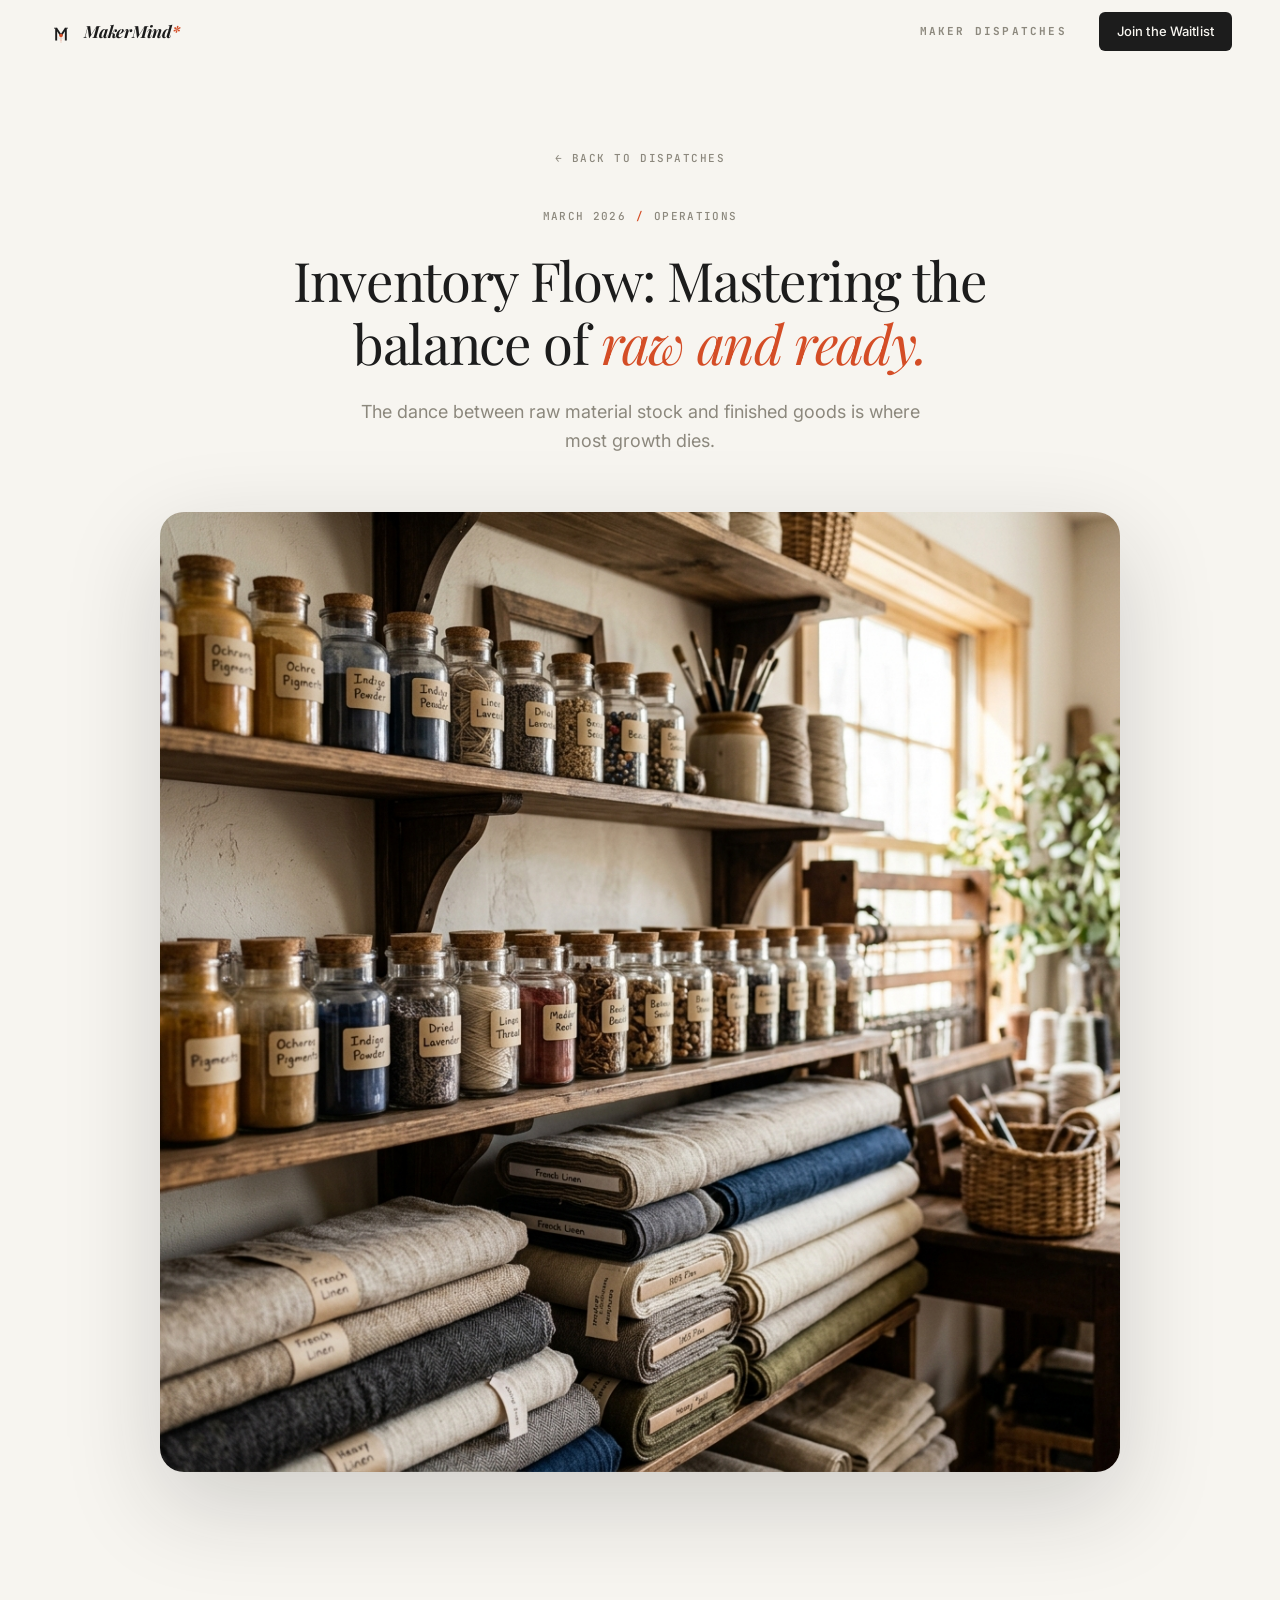
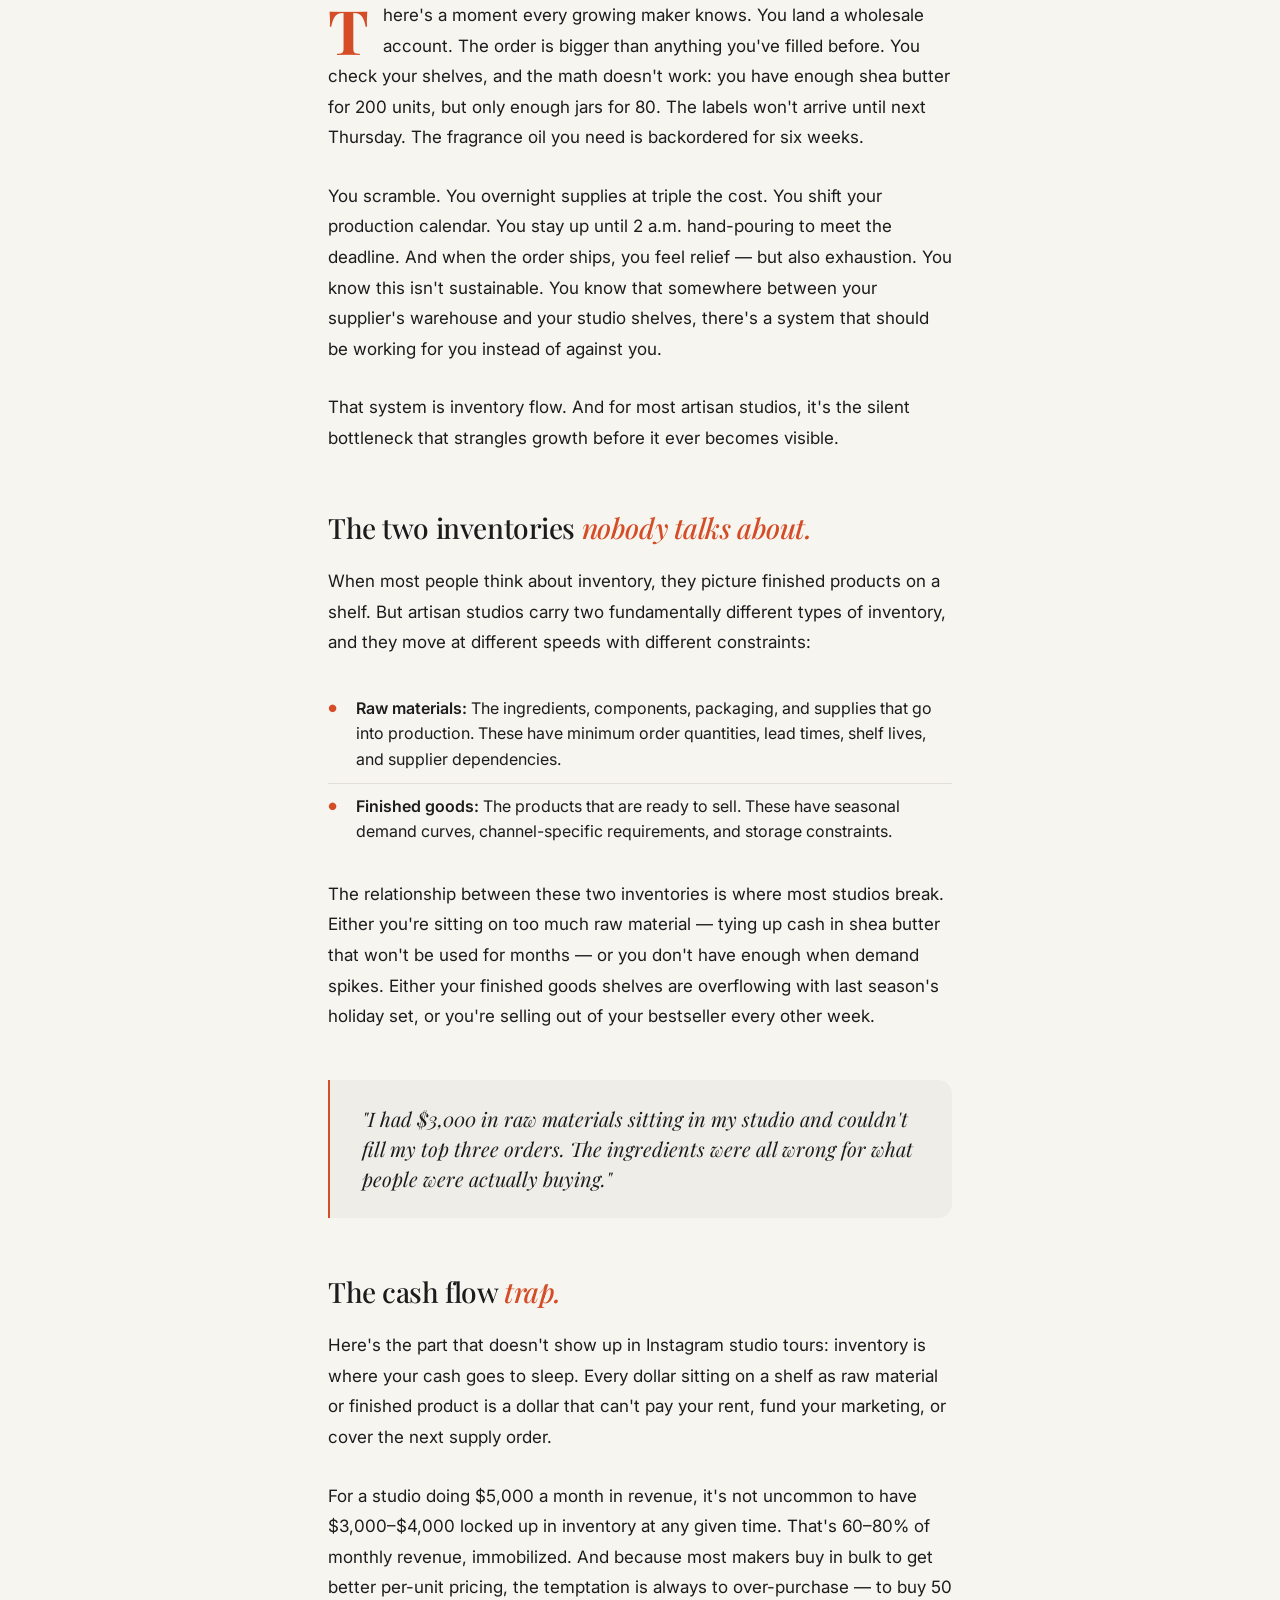
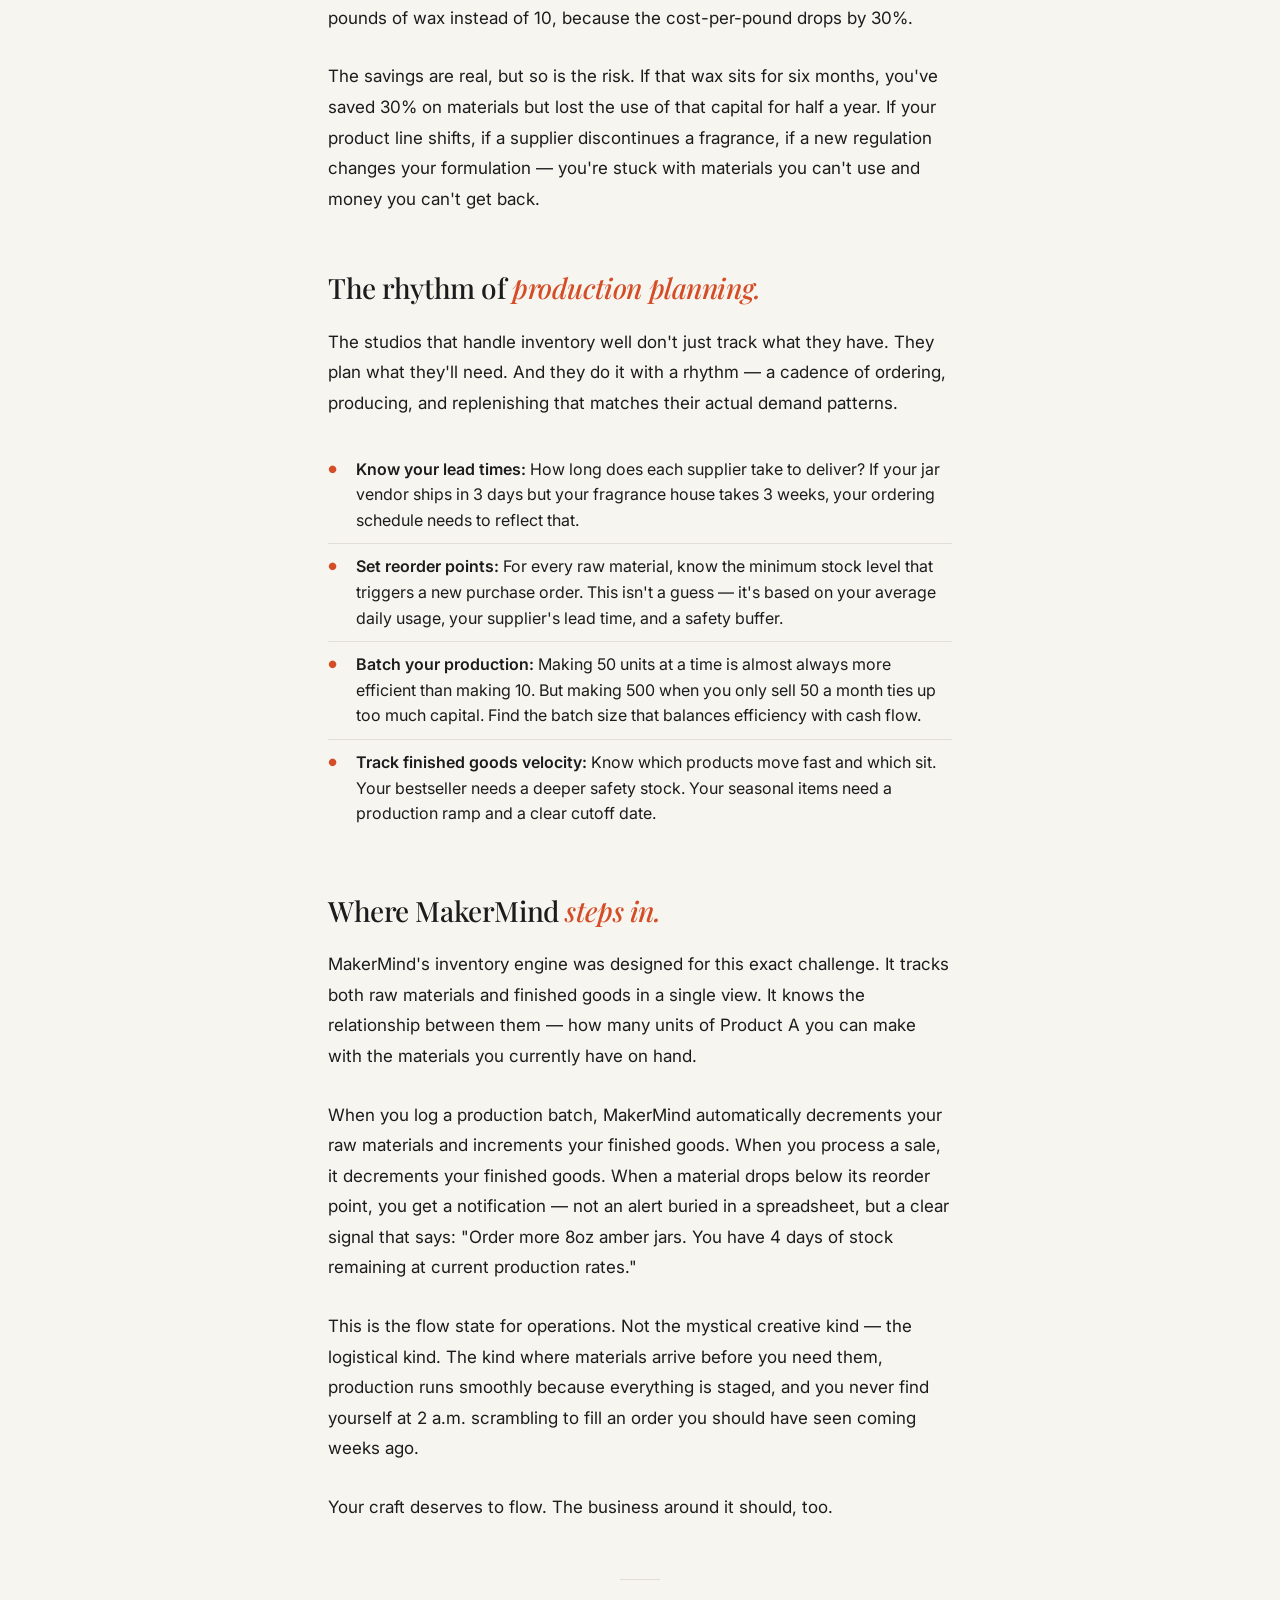
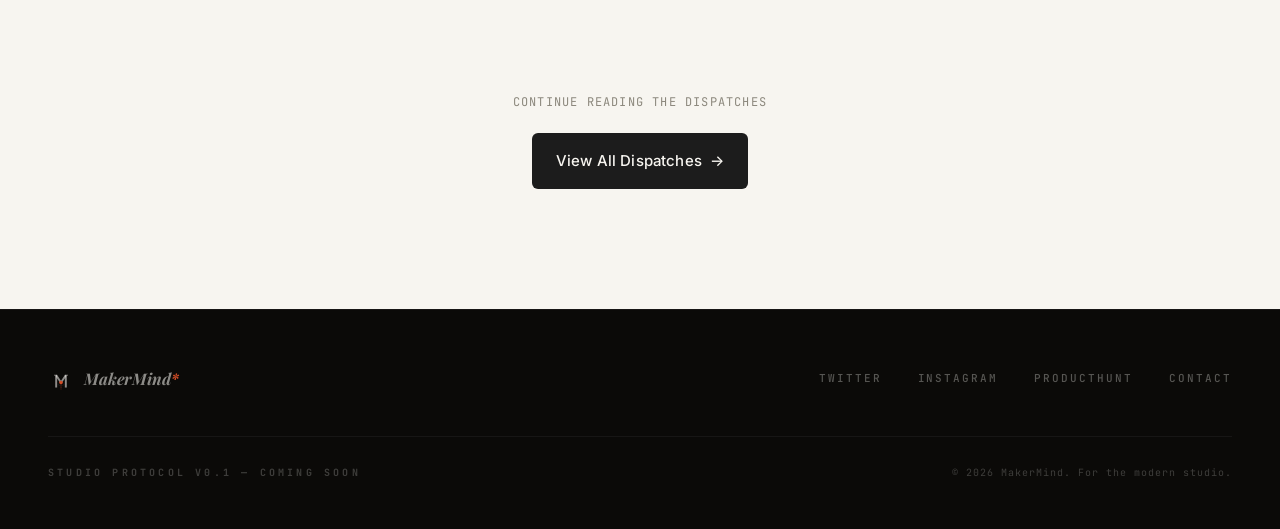
==== commit ee9d77f5: "Fix: Broken forms, rename Journal to Maker Dispatches, fix waitlist links" ====
--- a/dispatch-inventory-flow.html
+++ b/dispatch-inventory-flow.html
@@ -31,7 +31,7 @@
       <span class="nav-wordmark">MakerMind<span class="accent">*</span></span>
     </a>
     <div class="nav-links">
-      <a href="journal.html" class="nav-link">Journal</a>
+      <a href="journal.html" class="nav-link">Maker Dispatches</a>
       <a href="index.html#waitlist" class="nav-cta">Join the Waitlist</a>
     </div>
   </div>
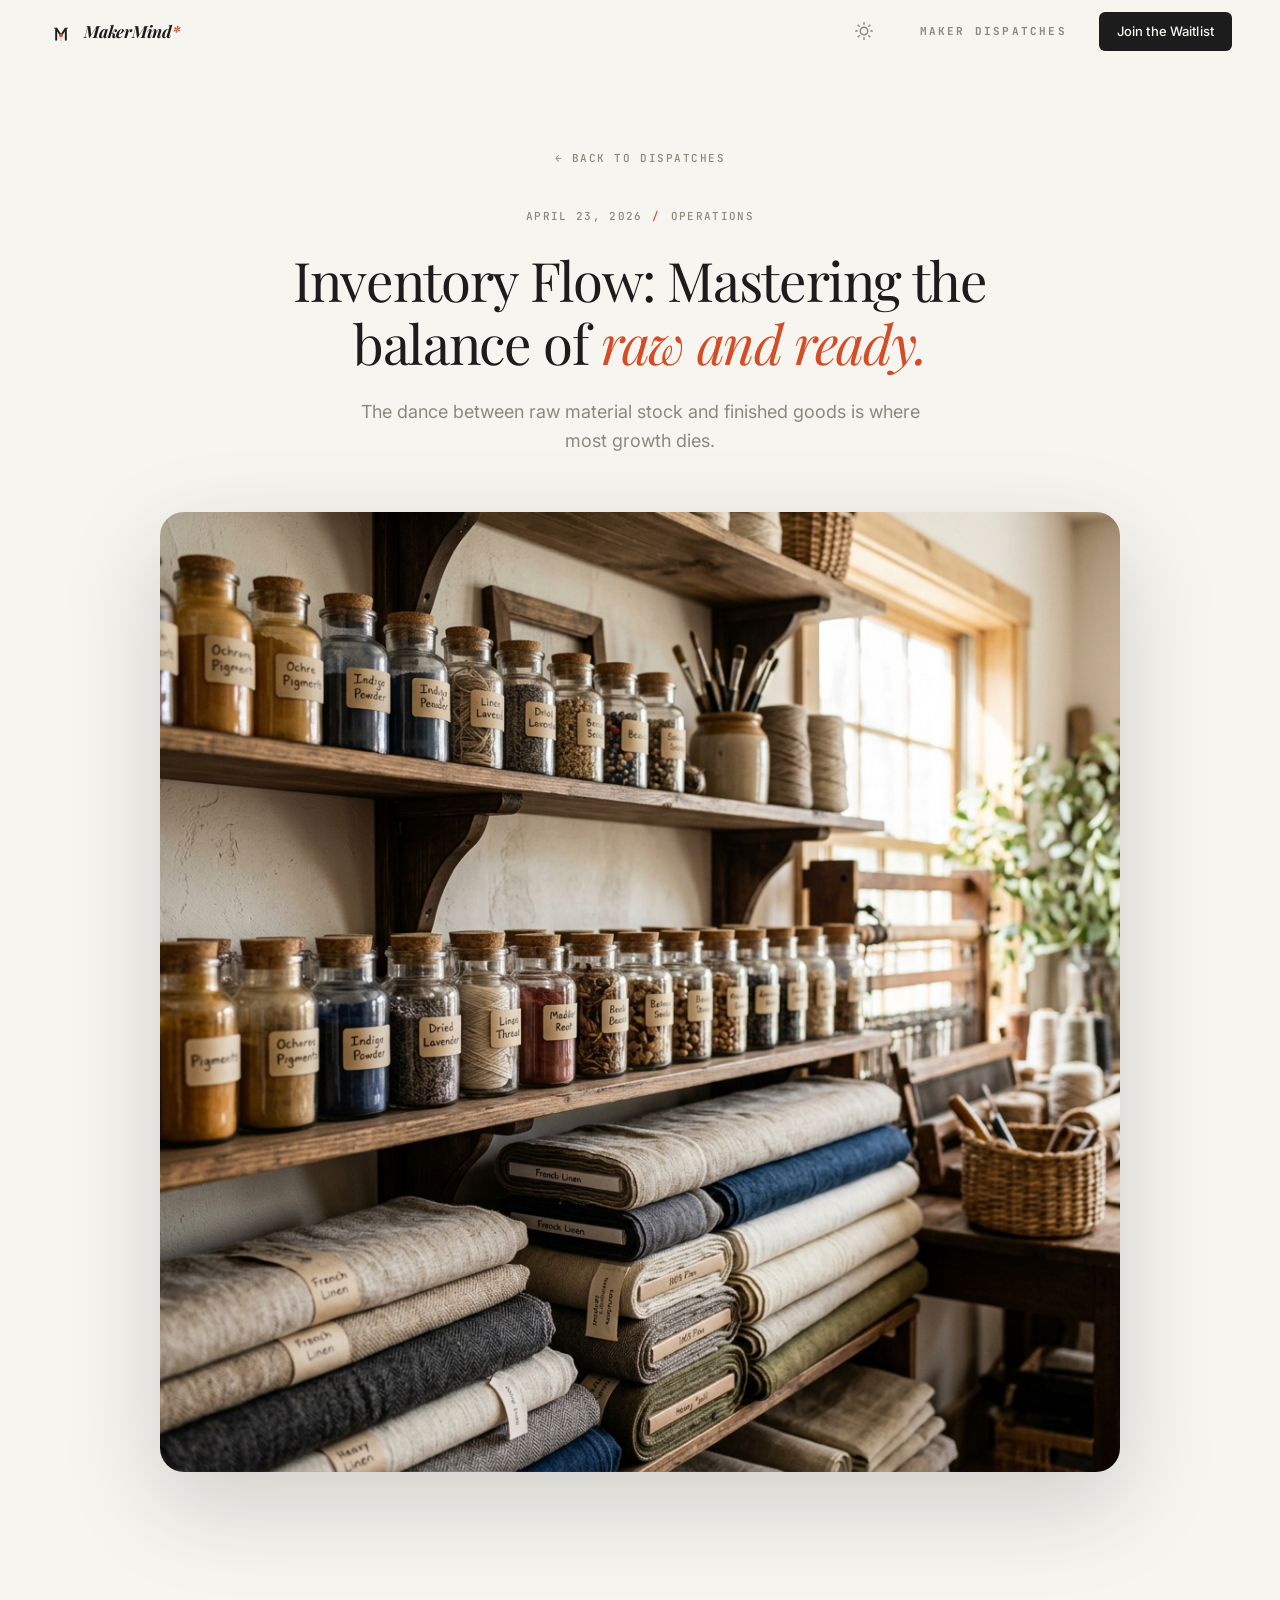
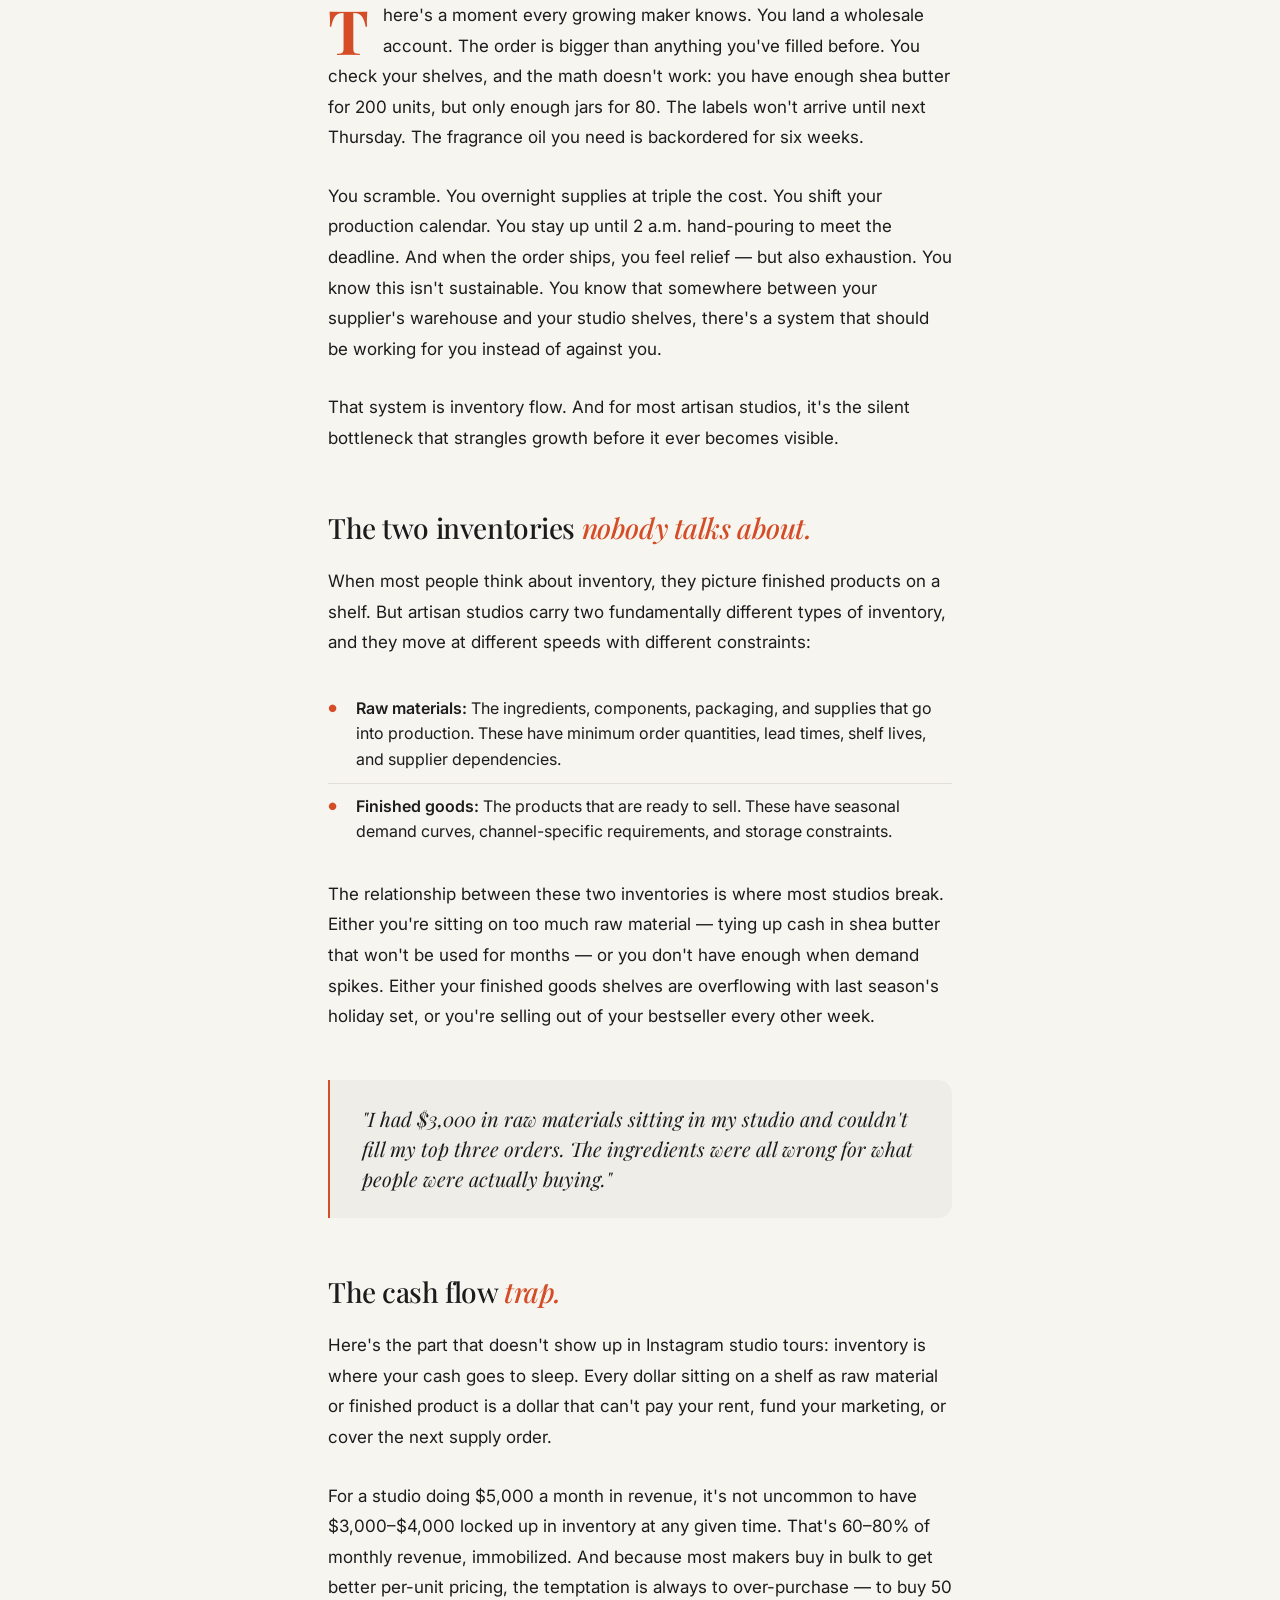
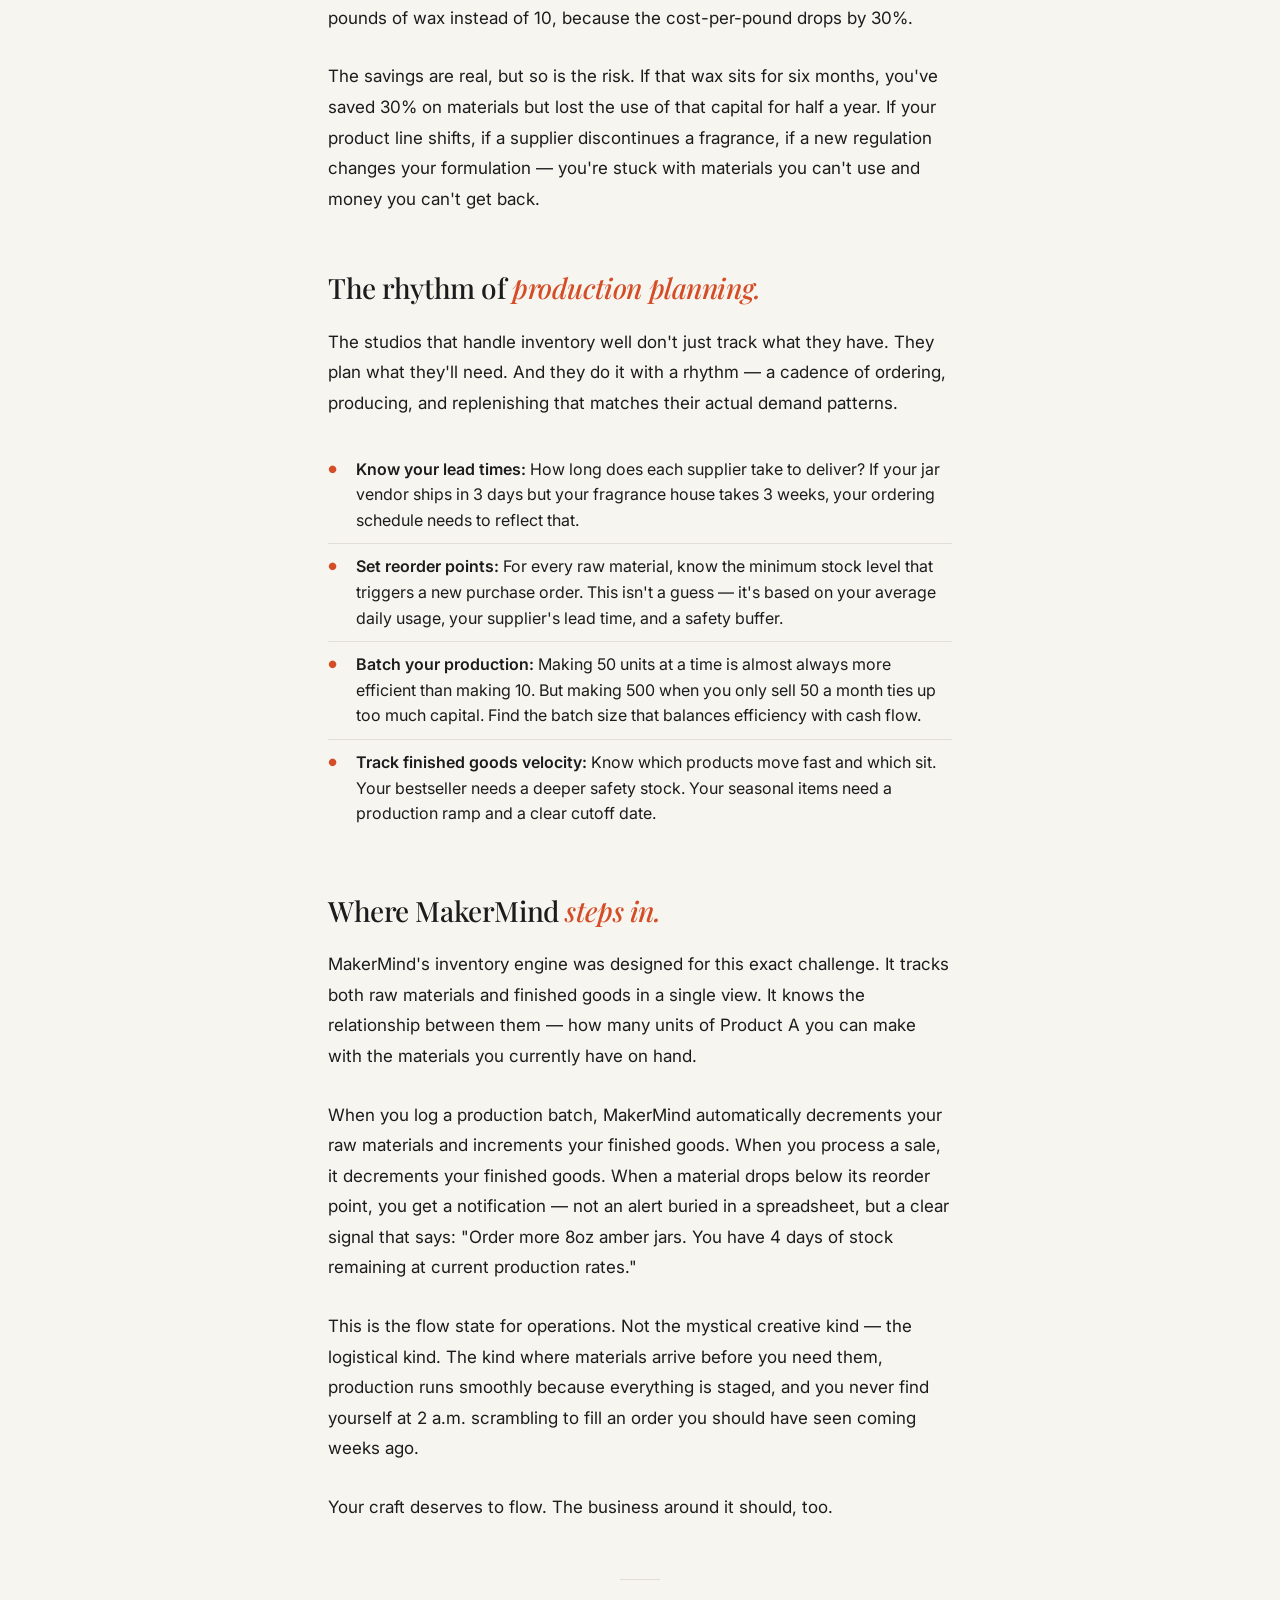
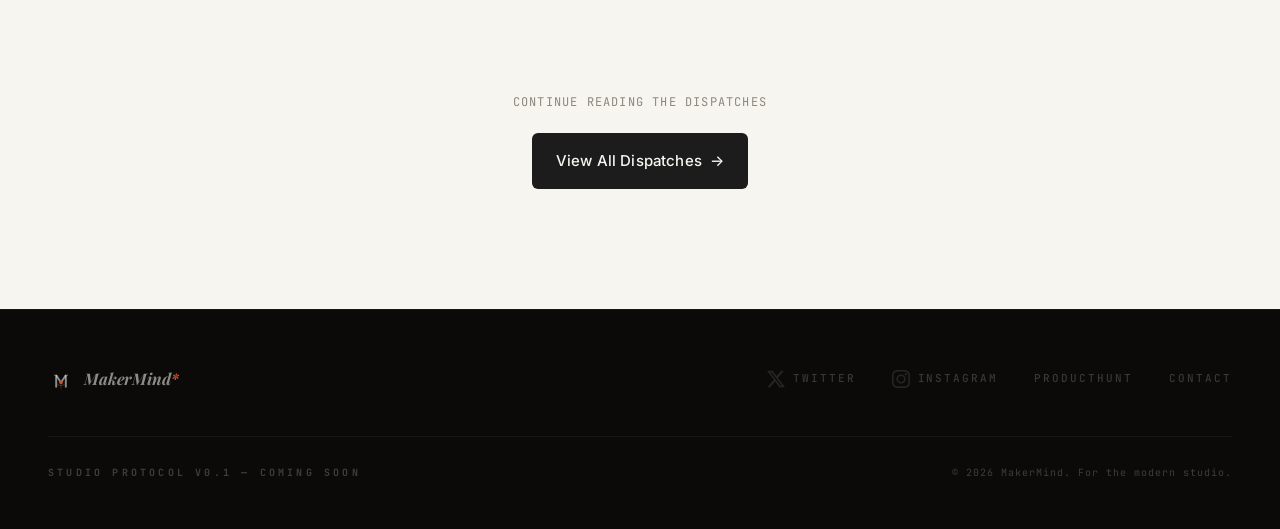
==== commit f92dbfdc: "Fix: 7 bugs — favicon, OG tags, counters, logos, interface preview - Add SVG favicon to all pages (w" ====
--- a/dispatch-inventory-flow.html
+++ b/dispatch-inventory-flow.html
@@ -6,12 +6,24 @@
   <meta name="theme-color" content="#F7F5F0" />
   <meta name="description" content="The dance between raw material stock and finished goods is where most growth dies. Learn how to maintain the perfect flow without tying up all your capital." />
   <title>Inventory Flow — MakerMind Dispatches</title>
+  <!-- Open Graph -->
+  <meta property="og:type" content="website" />
+  <meta property="og:title" content="Inventory Flow — MakerMind Dispatches" />
+  <meta property="og:description" content="The dance between raw material stock and finished goods is where most growth dies." />
+
+  <!-- Twitter -->
+  <meta name="twitter:card" content="summary_large_image" />
+  <meta name="twitter:title" content="Inventory Flow — MakerMind" />
+  <meta name="twitter:description" content="The dance between raw material stock and finished goods is where most growth dies." />
+
   <link rel="preconnect" href="https://fonts.googleapis.com" />
   <link rel="preconnect" href="https://fonts.gstatic.com" crossorigin />
   <link href="https://fonts.googleapis.com/css2?family=Inter:wght@400;500;600&family=Playfair+Display:ital,wght@0,400;0,700;1,400;1,700&family=JetBrains+Mono:wght@400;500;700&display=swap" rel="stylesheet" />
+  <link rel="icon" type="image/svg+xml" href="data:image/svg+xml,%3Csvg viewBox='0 0 512 512' fill='none' xmlns='http://www.w3.org/2000/svg'%3E%3Crect width='512' height='512' rx='100' fill='%23F7F5F0'/%3E%3Crect x='142' y='172' width='38' height='252' fill='%231C1C1C'/%3E%3Crect x='120' y='172' width='22' height='14' fill='%231C1C1C'/%3E%3Crect x='332' y='172' width='38' height='252' fill='%231C1C1C'/%3E%3Crect x='370' y='172' width='22' height='14' fill='%231C1C1C'/%3E%3Cpath d='M161 182L256 324L351 182' stroke='%231C1C1C' stroke-width='38' stroke-linejoin='bevel' fill='none'/%3E%3Ccircle cx='256' cy='324' r='36' fill='%23D44D26'/%3E%3C/svg%3E" />
   <link rel="stylesheet" href="styles.css" />
 </head>
 <body>
+<div class="progress-bar" id="progress-bar"></div>
 
 <nav class="nav" id="nav" aria-label="Primary">
   <div class="nav-inner">
@@ -31,6 +43,10 @@
       <span class="nav-wordmark">MakerMind<span class="accent">*</span></span>
     </a>
     <div class="nav-links">
+      <button class="theme-toggle" id="theme-toggle" aria-label="Toggle dark mode">
+        <svg viewBox="0 0 24 24" fill="none" stroke="currentColor" stroke-width="2" stroke-linecap="round" stroke-linejoin="round" class="sun-icon"><circle cx="12" cy="12" r="5"></circle><line x1="12" y1="1" x2="12" y2="3"></line><line x1="12" y1="21" x2="12" y2="23"></line><line x1="4.22" y1="4.22" x2="5.64" y2="5.64"></line><line x1="18.36" y1="18.36" x2="19.78" y2="19.78"></line><line x1="1" y1="12" x2="3" y2="12"></line><line x1="21" y1="12" x2="23" y2="12"></line><line x1="4.22" y1="19.78" x2="5.64" y2="18.36"></line><line x1="18.36" y1="5.64" x2="19.78" y2="4.22"></line></svg>
+        <svg viewBox="0 0 24 24" fill="none" stroke="currentColor" stroke-width="2" stroke-linecap="round" stroke-linejoin="round" class="moon-icon" style="display:none;"><path d="M21 12.79A9 9 0 1 1 11.21 3 7 7 0 0 0 21 12.79z"></path></svg>
+      </button>
       <a href="journal.html" class="nav-link">Maker Dispatches</a>
       <a href="index.html#waitlist" class="nav-cta">Join the Waitlist</a>
     </div>
@@ -40,7 +56,7 @@
 <header class="dispatch-hero container">
   <a href="journal.html" class="dispatch-back">← Back to Dispatches</a>
   <div class="dispatch-meta">
-    <span>March 2026</span>
+    <span>April 23, 2026</span>
     <span class="accent">/</span>
     <span>Operations</span>
   </div>
@@ -122,15 +138,15 @@
         <rect x="370" y="172" width="22" height="14" fill="currentColor"/>
         <rect x="370" y="186" width="14" height="8" fill="currentColor"/>
         <path d="M 161 182 L 256 324 L 351 182" stroke="currentColor" stroke-width="38" stroke-linejoin="bevel" fill="none"/>
-        <path d="M 190 362 Q 256 418 322 362" stroke="#4a4640" stroke-width="5" stroke-linecap="round" fill="none"/>
+        <path d="M 190 362 Q 256 418 322 362" stroke="#BFBAB0" stroke-width="5" stroke-linecap="round" fill="none"/>
         <circle cx="256" cy="324" r="36" fill="#D44D26"/>
         <line x1="256" y1="362" x2="256" y2="472" stroke="#D44D26" stroke-width="12" stroke-dasharray="14 14"/>
       </svg>
       <span class="footer-wordmark">MakerMind<span class="accent">*</span></span>
     </a>
     <nav class="footer-links" aria-label="Footer links">
-      <a href="https://twitter.com/makermindai" class="footer-link" target="_blank" rel="noopener">Twitter</a>
-      <a href="https://instagram.com/makermindai" class="footer-link" target="_blank" rel="noopener">Instagram</a>
+      <a href="https://x.com/MakerMind_AI" class="footer-link" target="_blank" rel="noopener"><svg class="footer-icon" viewBox="0 0 24 24" fill="currentColor"><path d="M18.901 1.153h3.68l-8.04 9.19L24 22.846h-7.406l-5.8-7.584-6.638 7.584H.474l8.6-9.83L0 1.154h7.594l5.243 6.932ZM17.61 20.644h2.039L6.486 3.24H4.298Z"/></svg><span>Twitter</span></a>
+      <a href="https://www.instagram.com/makermind.ai/" class="footer-link" target="_blank" rel="noopener"><svg class="footer-icon" viewBox="0 0 24 24" fill="currentColor"><path d="M12 2.163c3.204 0 3.584.012 4.85.07 1.366.062 2.633.332 3.608 1.308.975.975 1.247 2.242 1.308 3.608.058 1.266.07 1.646.07 4.85s-.012 3.584-.07 4.85c-.062 1.366-.332 2.633-1.308 3.608-.975.975-2.242 1.247-3.608 1.308-1.266.058-1.646.07-4.85.07s-3.584-.012-4.85-.07c-1.366-.062-2.633-.332-3.608-1.308-.975-.975-1.247-2.242-1.308-3.608-.058-1.266-.07-1.646-.07-4.85s.012-3.584.07-4.85c.062-1.366.332-2.633 1.308-3.608.975-.975 2.242-1.247 3.608-1.308 1.266-.058 1.646-.07 4.85-.07zM12 0C8.741 0 8.333.014 7.053.072 2.695.272.273 2.69.073 7.052.014 8.333 0 8.741 0 12s.014 3.667.072 4.947c.2 4.358 2.618 6.78 6.977 6.98 1.281.058 1.689.072 4.948.072s3.667-.014 4.947-.072c4.351-.2 6.78-2.618 6.98-6.98.058-1.28.072-1.689.072-4.948s-.014-3.667-.072-4.947c-.2-4.361-2.618-6.78-6.98-6.98C15.667.014 15.259 0 12 0zm0 5.838a6.162 6.162 0 100 12.324 6.162 6.162 0 000-12.324zM12 16a4 4 0 110-8 4 4 0 010 8zm6.406-11.845a1.44 1.44 0 100 2.881 1.44 1.44 0 000-2.881z"/></svg><span>Instagram</span></a>
       <a href="https://producthunt.com" class="footer-link" target="_blank" rel="noopener">ProductHunt</a>
       <a href="mailto:hello@makermind.ai" class="footer-link">Contact</a>
     </nav>
--- a/styles.css
+++ b/styles.css
@@ -169,6 +169,42 @@
 }
 .nav-link:hover { color: var(--ink); }
 
+.footer-link {
+  font-size: 0.875rem;
+  opacity: 0.6;
+  transition: opacity 0.3s var(--ease);
+  display: flex;
+  align-items: center;
+  gap: 8px;
+}
+.footer-link:hover { opacity: 1; }
+
+.footer-icon {
+  width: 18px;
+  height: 18px;
+  opacity: 0.6;
+  transition: opacity 0.3s var(--ease);
+}
+.footer-link:hover .footer-icon { opacity: 1; color: var(--accent); }
+
+.how-logos {
+  display: flex;
+  gap: 16px;
+  margin-top: 24px;
+}
+.brand-logo {
+  width: 24px;
+  height: 24px;
+  color: var(--muted);
+  opacity: 0.4;
+  transition: opacity 0.3s var(--ease), color 0.3s var(--ease);
+}
+.how-step:hover .brand-logo {
+  opacity: 0.8;
+  color: var(--ink);
+}
+[data-theme="dark"] .how-step:hover .brand-logo { color: var(--white); }
+
 .nav-cta {
   font-family: var(--sans);
   font-size: 0.8125rem;
@@ -1564,16 +1600,176 @@
 }
 
 
+
 /* ═══════════════════════════════════════════════════════════════
-   REDUCED MOTION
+   UPGRADES — TECHNICAL & FUNCTIONAL
 ═══════════════════════════════════════════════════════════════ */
-@media (prefers-reduced-motion: reduce) {
-  *,
-  *::before,
-  *::after {
-    animation-duration: 0.01ms !important;
-    animation-iteration-count: 1 !important;
-    transition-duration: 0.01ms !important;
-  }
-  .reveal { opacity: 1; transform: none; }
-}
+
+/* 1. Logo Animation */
+.nav-mark .mark-strokes path {
+  stroke-dasharray: 800;
+  stroke-dashoffset: 800;
+  transition: stroke-dashoffset 1.8s var(--ease);
+}
+.nav-mark.animate .mark-strokes path {
+  stroke-dashoffset: 0;
+}
+.nav-mark .mark-dot {
+  opacity: 0;
+  transform: scale(0);
+  transition: opacity 0.5s var(--ease) 1.4s, transform 0.5s var(--ease) 1.4s;
+}
+.nav-mark.animate .mark-dot {
+  opacity: 1;
+  transform: scale(1);
+}
+
+/* 3. Dark Mode Overrides */
+[data-theme="dark"] {
+  --bg:      var(--night);
+  --ink:     #F7F5F0;
+  --border:  #2A2825;
+  --sidebar: var(--night-2);
+  --muted:   #8C887D;
+}
+[data-theme="dark"] .nav, 
+[data-theme="dark"] .footer { background: var(--night); }
+[data-theme="dark"] .nav-links a { color: var(--muted); }
+[data-theme="dark"] .nav-links a:hover { color: var(--white); }
+[data-theme="dark"] .journal-card { background: var(--night-2); }
+[data-theme="dark"] .showcase-step.is-active .step-inner { background: var(--night-2); border-color: var(--accent); }
+[data-theme="dark"] .feature-card { background: var(--night-2); border-color: var(--border); }
+[data-theme="dark"] .email-input { background: rgba(255,255,255,0.03); color: var(--white); border-color: var(--border); }
+[data-theme="dark"] .email-success { color: var(--accent); }
+
+/* Theme Toggle Button */
+.theme-toggle {
+  display: flex;
+  align-items: center;
+  justify-content: center;
+  width: 32px;
+  height: 32px;
+  color: var(--muted);
+  margin-right: 8px;
+  transition: color 0.3s var(--ease);
+}
+.theme-toggle:hover { color: var(--accent); }
+.theme-toggle svg { width: 18px; height: 18px; }
+
+/* 4. Journal Card Hover */
+.journal-card {
+  transition: transform 0.4s var(--ease), box-shadow 0.4s var(--ease);
+}
+.journal-card:hover {
+  transform: translateY(-6px);
+  box-shadow: var(--shadow-lg);
+}
+.journal-card-img-wrap {
+  overflow: hidden;
+}
+.journal-card-img {
+  transition: transform 0.6s var(--ease);
+}
+.journal-card:hover .journal-card-img {
+  transform: scale(1.04);
+}
+
+/* 7. Reading Progress Bar */
+.progress-bar {
+  position: fixed;
+  top: 0;
+  left: 0;
+  width: 0%;
+  height: 3px;
+  background: var(--accent);
+  z-index: 10001;
+  transition: width 0.1s linear;
+}
+
+/* 5. How It Works Section */
+.how-it-works { padding: var(--section) 0; border-top: 1px solid var(--border); }
+.how-grid { display: grid; grid-template-columns: repeat(3, 1fr); gap: 48px; margin-top: 48px; }
+.how-step { display: flex; flex-direction: column; gap: 24px; }
+.how-num { font-family: var(--mono); font-size: 0.75rem; color: var(--muted); }
+.how-title { font-family: var(--serif); font-size: 1.5rem; font-weight: 500; font-style: italic; }
+.how-body { font-size: 0.9375rem; color: var(--muted); line-height: 1.6; }
+
+/* 6. Social Proof Strip */
+.proof-strip {
+  padding: 40px 0;
+  border-top: 1px solid var(--border);
+  border-bottom: 1px solid var(--border);
+  text-align: center;
+  background: var(--sidebar);
+  position: relative;
+  overflow: hidden;
+}
+.proof-strip::after {
+  content: '';
+  position: absolute;
+  inset: 0;
+  opacity: 0.03;
+  pointer-events: none;
+  background-image: url("data:image/svg+xml,%3Csvg viewBox='0 0 200 200' xmlns='http://www.w3.org/2000/svg'%3E%3Cfilter id='noiseFilter'%3E%3CfeTurbulence type='fractalNoise' baseFrequency='0.65' numOctaves='3' stitchTiles='stitch'/%3E%3C/filter%3E%3Crect width='100%25' height='100%25' filter='url(%23noiseFilter)'/%3E%3C/svg%3E");
+}
+.proof-content {
+  font-family: var(--mono);
+  font-size: 0.75rem;
+  letter-spacing: 0.1em;
+  text-transform: uppercase;
+  color: var(--muted);
+}
+.proof-content strong { color: var(--accent); font-weight: 700; }
+
+/* 9. Technical UI Preview Wireframe */
+.ui-preview { padding: var(--section) 0; border-top: 1px solid var(--border); }
+.ui-frame {
+  width: 100%;
+  max-width: 1000px;
+  margin: 64px auto 0;
+  aspect-ratio: 16/10;
+  border-radius: var(--radius-md);
+  box-shadow: var(--shadow-lg);
+  overflow: hidden;
+}
+.ui-screenshot {
+  width: 100%;
+  height: 100%;
+  object-fit: cover;
+  object-position: top left;
+  display: block;
+}
+.ui-sidebar { width: 240px; border-right: 1px solid var(--border); padding: 32px 24px; display: flex; flex-direction: column; gap: 20px; }
+.ui-nav-item { height: 10px; background: var(--border); border-radius: 4px; width: 80%; }
+.ui-nav-item.active { background: var(--accent); width: 60%; opacity: 0.8; }
+.ui-main { flex: 1; padding: 48px; display: flex; flex-direction: column; gap: 40px; background: var(--white); }
+[data-theme="dark"] .ui-main { background: var(--night-2); }
+.ui-header { height: 28px; background: var(--border); border-radius: 4px; width: 30%; margin-bottom: 8px; }
+.ui-grid { display: grid; grid-template-columns: repeat(2, 1fr); gap: 32px; }
+.ui-card { background: var(--bg); border: 1px solid var(--border); border-radius: 12px; padding: 24px; display: flex; flex-direction: column; gap: 14px; box-shadow: 0 4px 12px rgba(0,0,0,0.02); transition: transform 0.3s var(--ease), border-color 0.3s var(--ease); }
+.ui-card:hover { transform: translateY(-4px); border-color: var(--accent); }
+[data-theme="dark"] .ui-card { background: var(--night); }
+.ui-card-head { height: 14px; background: var(--muted); opacity: 0.15; border-radius: 2px; width: 45%; margin-bottom: 4px; }
+.ui-line { height: 6px; background: var(--border); border-radius: 2px; width: 100%; }
+.ui-line-short { width: 65%; }
+.ui-bars { display: flex; align-items: flex-end; gap: 6px; height: 40px; margin-top: 8px; }
+.ui-bar { flex: 1; background: var(--border); border-radius: 2px; min-height: 4px; }
+.ui-bar:nth-child(2) { height: 70%; background: var(--accent); opacity: 0.4; }
+.ui-bar:nth-child(1) { height: 40%; }
+.ui-bar:nth-child(3) { height: 90%; }
+.ui-bar:nth-child(4) { height: 60%; }
+
+/* Parallax Layer */
+.hero-bg {
+  position: absolute;
+  inset: 0;
+  z-index: -1;
+  will-change: transform;
+}
+
+/* Mobile Adaptations */
+@media (max-width: 900px) {
+  .how-grid { grid-template-columns: 1fr; gap: 40px; }
+  .ui-frame { aspect-ratio: auto; min-height: 500px; }
+  .ui-sidebar { display: none; }
+}
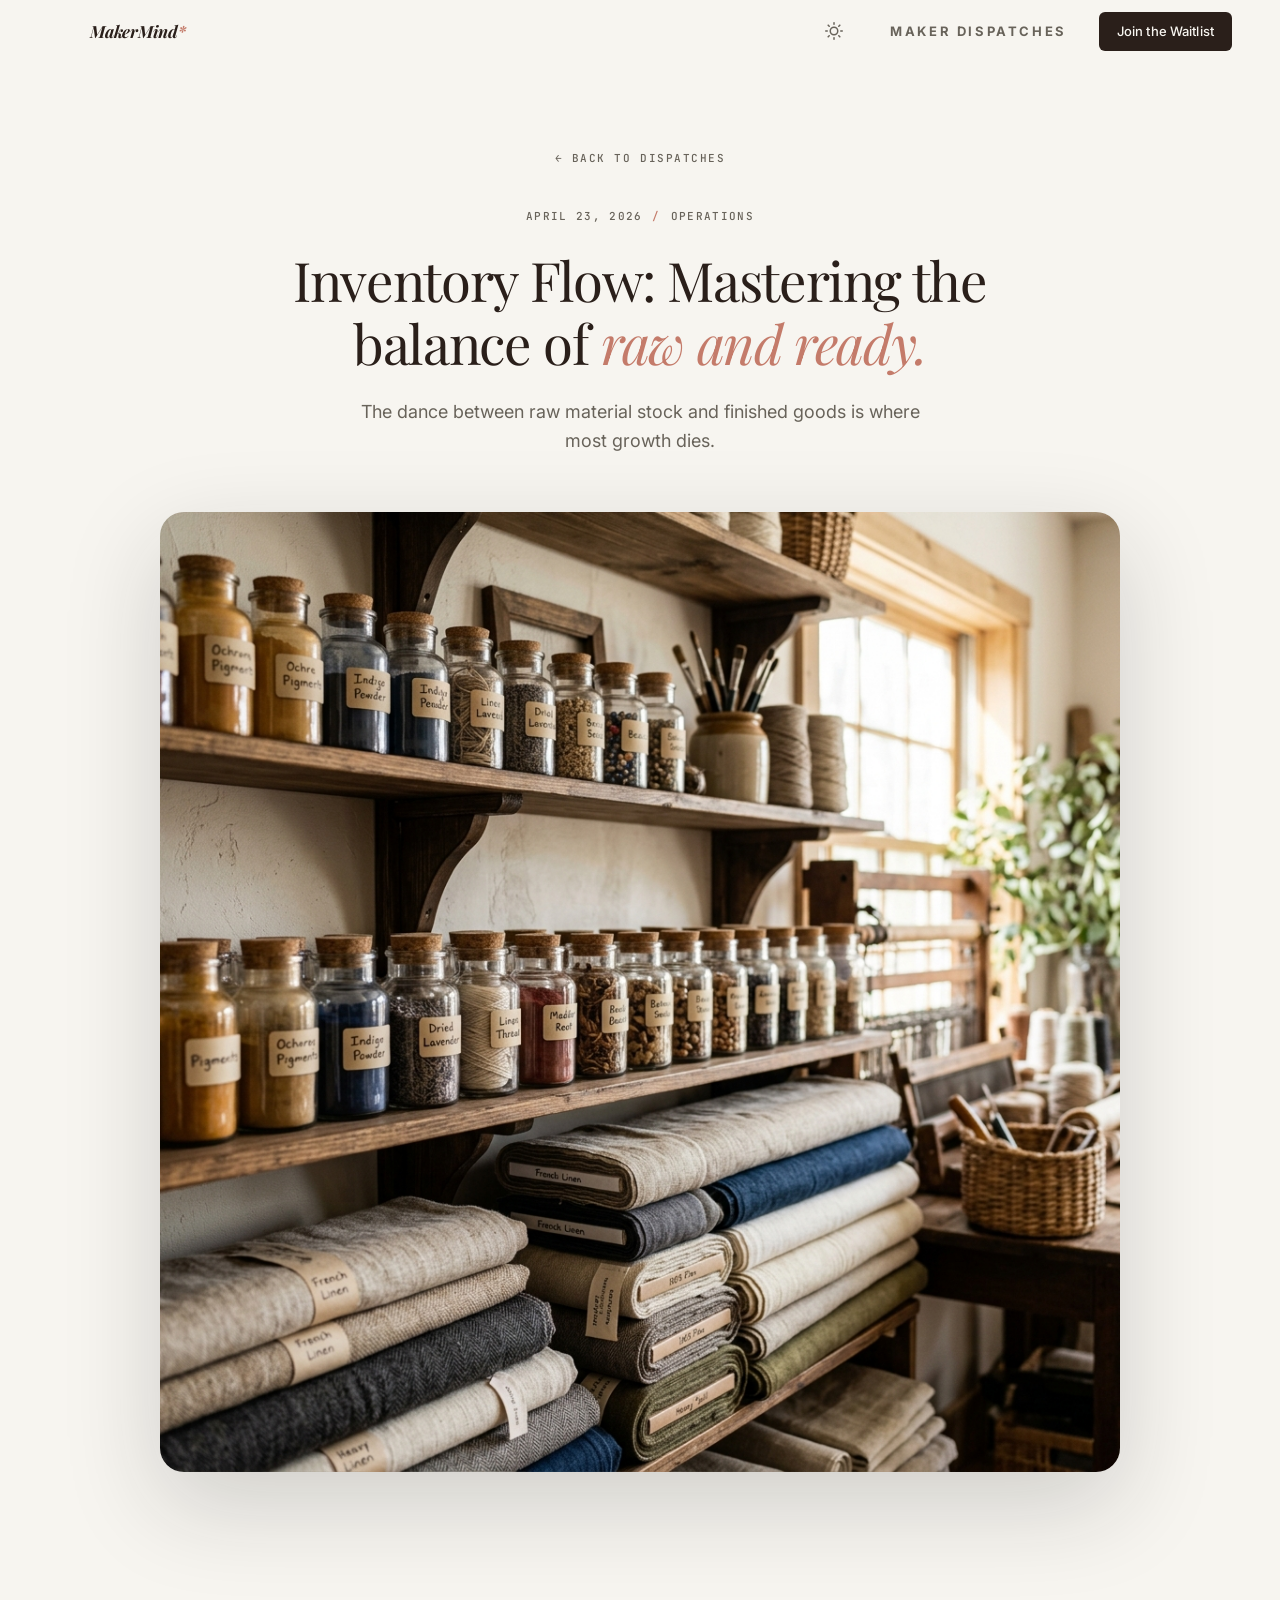
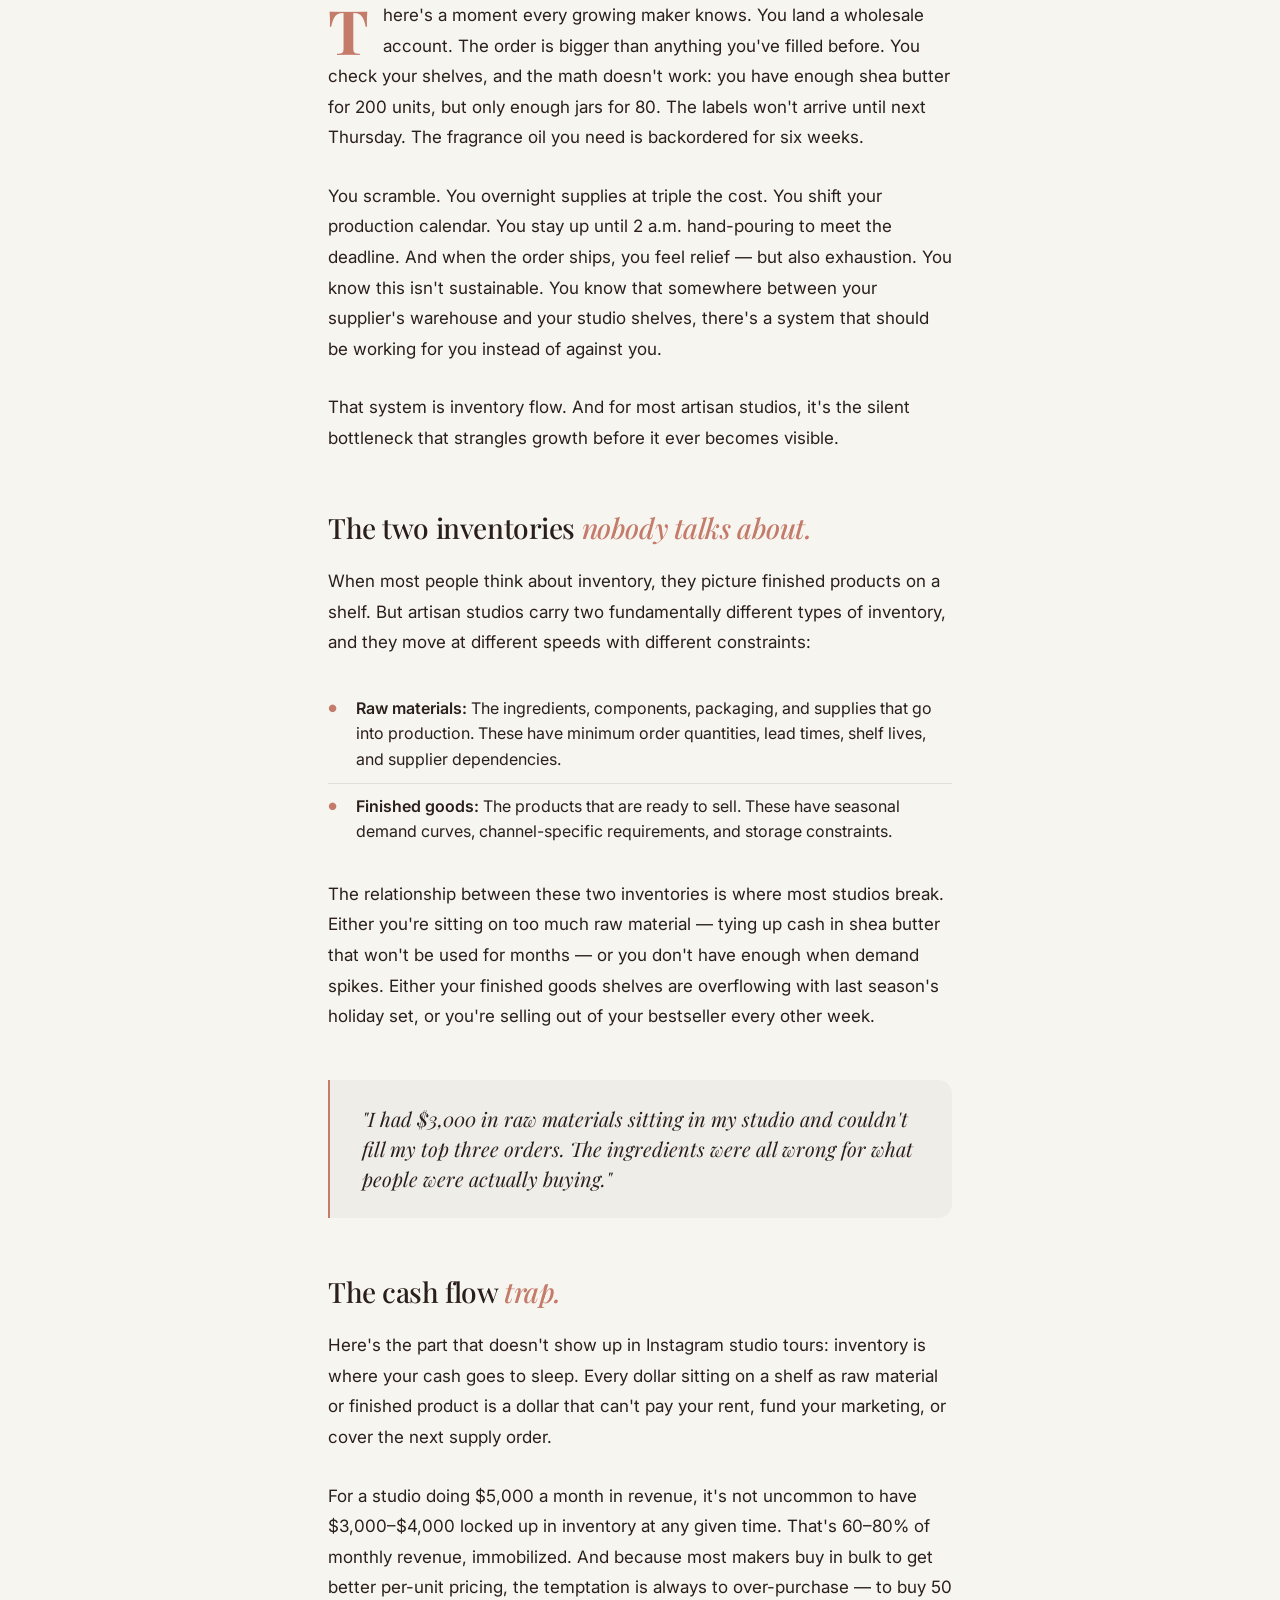
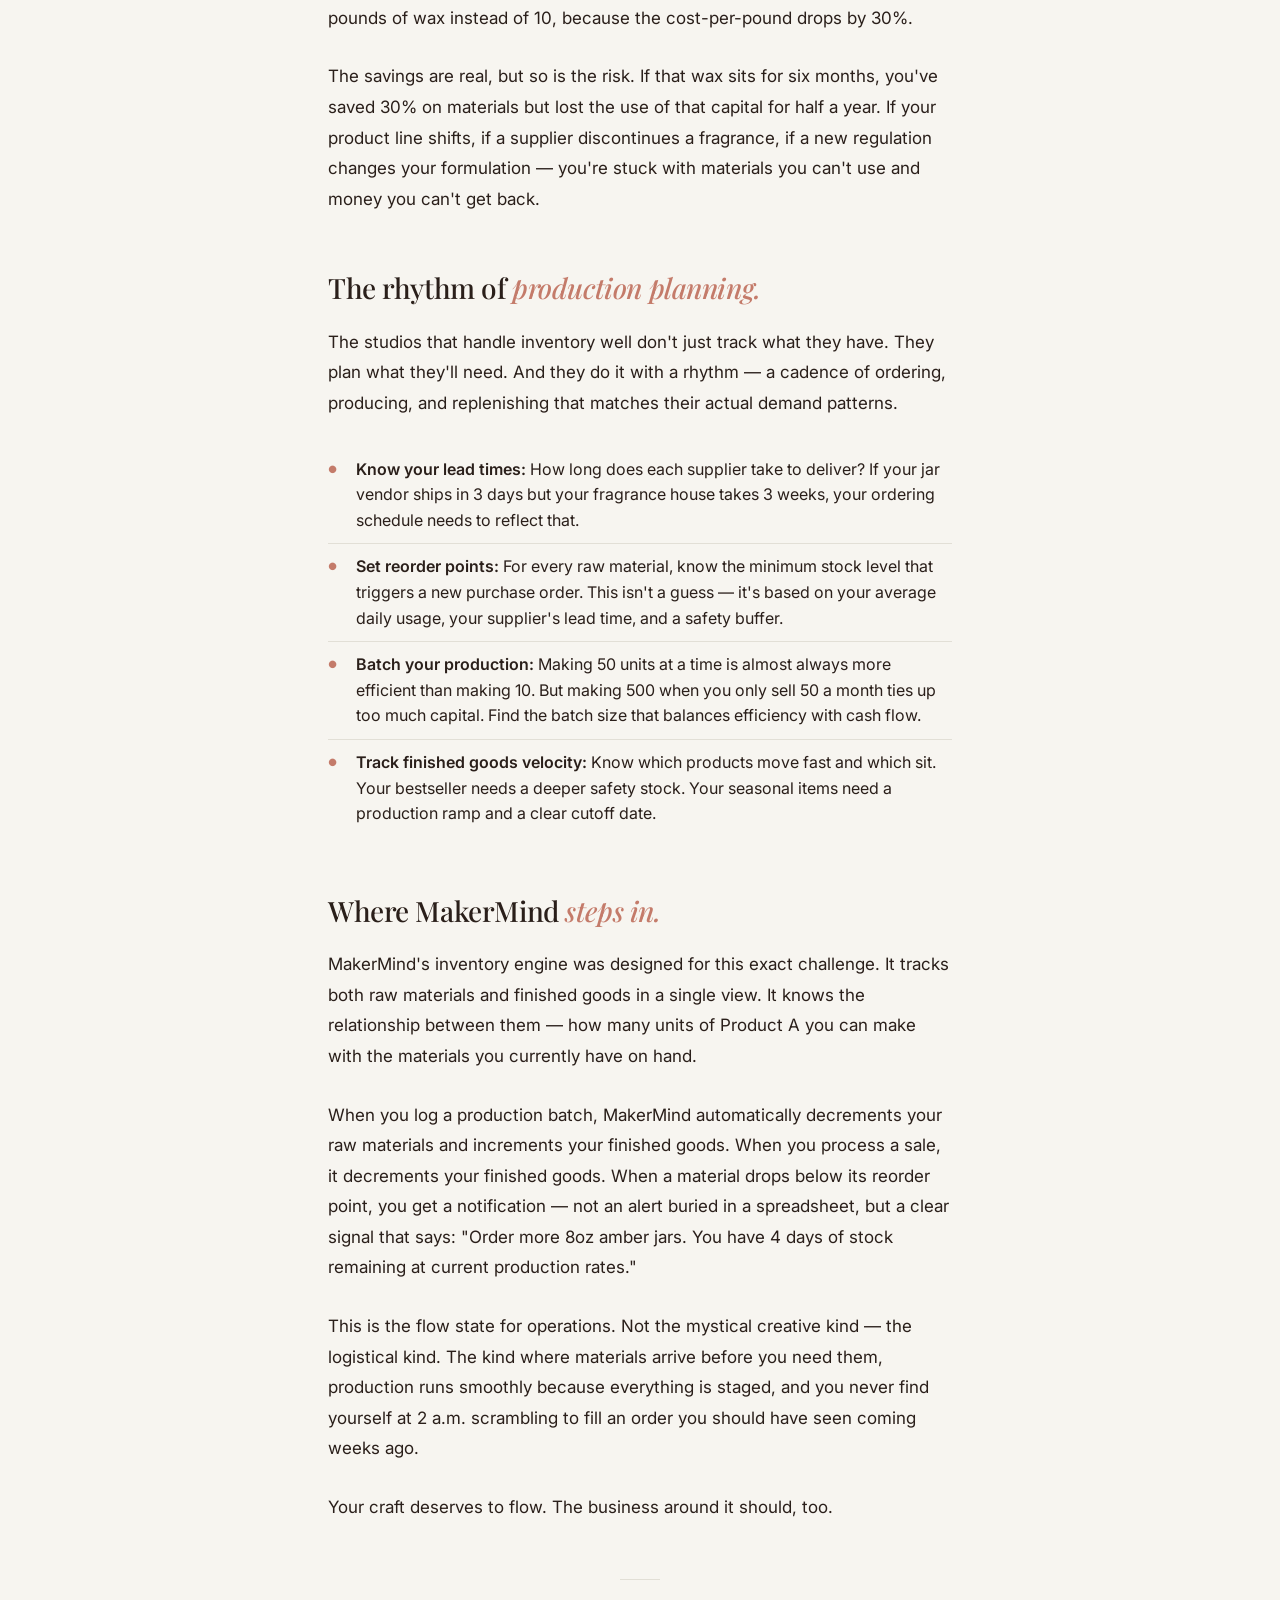
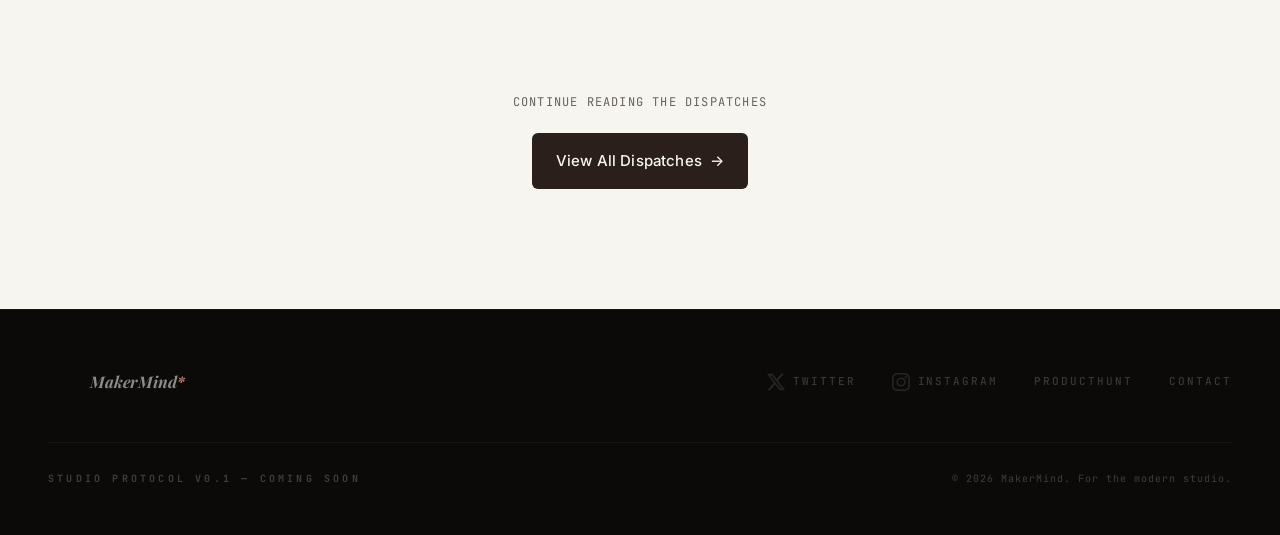
==== commit 25f9f108: "feat: integrate animated logo with terra cotta accents and single-play behavior" ====
--- a/dispatch-inventory-flow.html
+++ b/dispatch-inventory-flow.html
@@ -28,18 +28,9 @@
 <nav class="nav" id="nav" aria-label="Primary">
   <div class="nav-inner">
     <a href="index.html" class="nav-brand" aria-label="MakerMind home">
-      <svg class="nav-mark" viewBox="0 0 512 512" fill="none" xmlns="http://www.w3.org/2000/svg" aria-hidden="true">
-        <rect x="142" y="172" width="38" height="252" fill="currentColor"/>
-        <rect x="120" y="172" width="22" height="14" fill="currentColor"/>
-        <rect x="126" y="186" width="14" height="8" fill="currentColor"/>
-        <rect x="332" y="172" width="38" height="252" fill="currentColor"/>
-        <rect x="370" y="172" width="22" height="14" fill="currentColor"/>
-        <rect x="370" y="186" width="14" height="8" fill="currentColor"/>
-        <path d="M 161 182 L 256 324 L 351 182" stroke="currentColor" stroke-width="38" stroke-linejoin="bevel" fill="none"/>
-        <path d="M 190 362 Q 256 418 322 362" stroke="#BFBAB0" stroke-width="5" stroke-linecap="round" fill="none"/>
-        <circle cx="256" cy="324" r="36" fill="#D44D26"/>
-        <line x1="256" y1="362" x2="256" y2="472" stroke="#D44D26" stroke-width="12" stroke-dasharray="14 14"/>
-      </svg>
+      <video class="nav-mark" autoplay muted playsinline aria-hidden="true">
+        <source src="assets/LogoBookOpen_White.mp4" type="video/mp4" />
+      </video>
       <span class="nav-wordmark">MakerMind<span class="accent">*</span></span>
     </a>
     <div class="nav-links">
@@ -130,18 +121,9 @@
 <footer class="footer" role="contentinfo">
   <div class="footer-top">
     <a href="index.html" class="footer-brand" aria-label="MakerMind home">
-      <svg class="footer-mark" viewBox="0 0 512 512" fill="none" xmlns="http://www.w3.org/2000/svg" aria-hidden="true">
-        <rect x="142" y="172" width="38" height="252" fill="currentColor"/>
-        <rect x="120" y="172" width="22" height="14" fill="currentColor"/>
-        <rect x="126" y="186" width="14" height="8" fill="currentColor"/>
-        <rect x="332" y="172" width="38" height="252" fill="currentColor"/>
-        <rect x="370" y="172" width="22" height="14" fill="currentColor"/>
-        <rect x="370" y="186" width="14" height="8" fill="currentColor"/>
-        <path d="M 161 182 L 256 324 L 351 182" stroke="currentColor" stroke-width="38" stroke-linejoin="bevel" fill="none"/>
-        <path d="M 190 362 Q 256 418 322 362" stroke="#BFBAB0" stroke-width="5" stroke-linecap="round" fill="none"/>
-        <circle cx="256" cy="324" r="36" fill="#D44D26"/>
-        <line x1="256" y1="362" x2="256" y2="472" stroke="#D44D26" stroke-width="12" stroke-dasharray="14 14"/>
-      </svg>
+      <video class="footer-mark" autoplay muted playsinline aria-hidden="true">
+        <source src="assets/LogoBookOpen_White.mp4" type="video/mp4" />
+      </video>
       <span class="footer-wordmark">MakerMind<span class="accent">*</span></span>
     </a>
     <nav class="footer-links" aria-label="Footer links">
--- a/styles.css
+++ b/styles.css
@@ -12,9 +12,9 @@
 :root {
   /* Color palette — mirrors src/index.css */
   --bg:        #F7F5F0;
-  --ink:       #1C1C1C;
-  --accent:    #D44D26;
-  --muted:     #8C887D;
+  --ink:       #2A1F1A;
+  --accent:    #C47B6A;
+  --muted:     #68635A;
   --border:    #E2DFD6;
   --sidebar:   #EFEDE8;
   --night:     #0B0A08;
@@ -78,10 +78,10 @@
   padding: 0 var(--pad-x);
 }
 .section-label {
-  font-family: var(--mono);
-  font-weight: 700;
-  font-size: 0.6875rem;
-  letter-spacing: 0.32em;
+  font-family: var(--sans);
+  font-weight: 600;
+  font-size: 0.75rem;
+  letter-spacing: 0.14em;
   text-transform: uppercase;
   color: var(--muted);
   margin-bottom: 32px;
@@ -141,7 +141,7 @@
   gap: 10px;
 }
 .nav-mark {
-  width: 26px; height: 26px;
+  width: 32px; height: 32px;
   color: var(--ink);
   flex-shrink: 0;
 }
@@ -159,8 +159,8 @@
   gap: 32px;
 }
 .nav-link {
-  font-family: var(--mono);
-  font-size: 0.6875rem;
+  font-family: var(--sans);
+  font-size: 0.8125rem;
   font-weight: 700;
   letter-spacing: 0.2em;
   text-transform: uppercase;
@@ -245,10 +245,10 @@
   display: inline-flex;
   align-items: center;
   gap: 12px;
-  font-family: var(--mono);
-  font-weight: 700;
-  font-size: 0.6875rem;
-  letter-spacing: 0.28em;
+  font-family: var(--sans);
+  font-weight: 600;
+  font-size: 0.75rem;
+  letter-spacing: 0.10em;
   text-transform: uppercase;
   color: var(--muted);
   margin-bottom: 56px;
@@ -275,8 +275,8 @@
 
 /* Animated MakerMind mark */
 .hero-mark {
-  width: 140px;
-  height: 140px;
+  width: 360px;
+  height: 360px;
   color: var(--ink);
   margin: 0 auto 32px;
   overflow: visible;
@@ -288,6 +288,7 @@
   animation: mark-draw 0.8s var(--ease) 1.7s forwards;
 }
 .mark-thread {
+  stroke: var(--accent);
   stroke-dasharray: 140;
   stroke-dashoffset: 140;
   opacity: 0;
@@ -296,6 +297,7 @@
     mark-draw 0.6s var(--ease) 2.0s forwards;
 }
 .mark-dot {
+  fill: var(--accent);
   opacity: 0;
   transform: scale(0);
   transform-origin: 256px 324px;
@@ -438,6 +440,7 @@
   margin-bottom: 12px;
 }
 .email-note {
+  font-size: 0.8125rem;
   font-family: var(--sans);
   font-size: 0.8125rem;
   color: var(--muted);
@@ -691,7 +694,7 @@
 }
 .problem-title em { font-style: italic; font-weight: 700; }
 .problem-body {
-  font-size: 0.9375rem;
+  font-size: 1rem;
   line-height: 1.7;
   color: var(--muted);
 }
@@ -799,7 +802,8 @@
 }
 .step-inner { max-width: 540px; }
 .step-label {
-  font-family: var(--mono);
+  font-family: var(--sans);
+  font-size: 0.8125rem;
   font-weight: 700;
   font-size: 0.6875rem;
   letter-spacing: 0.32em;
@@ -836,9 +840,9 @@
   gap: 12px;
 }
 .step-list li {
-  font-family: var(--mono);
-  font-size: 0.8125rem;
-  letter-spacing: 0.04em;
+  font-family: var(--sans);
+  font-size: 0.875rem;
+  letter-spacing: 0.01em;
   color: var(--muted);
   display: flex;
   align-items: center;
@@ -905,7 +909,7 @@
 }
 .feature-title em { font-style: italic; font-weight: 700; }
 .feature-body {
-  font-size: 0.9375rem;
+  font-size: 1rem;
   line-height: 1.7;
   color: var(--muted);
 }
@@ -943,7 +947,7 @@
   gap: 56px;
 }
 .pos-label {
-  font-family: var(--mono);
+  font-family: var(--sans);
   font-weight: 700;
   font-size: 0.6875rem;
   letter-spacing: 0.32em;
@@ -1092,6 +1096,29 @@
   inset: 0;
   background: radial-gradient(ellipse at center, transparent 0%, var(--night) 80%);
 }
+.final-grid {
+  display: grid;
+  grid-template-columns: 1fr 1fr;
+  align-items: center;
+  gap: 80px;
+  width: 100%;
+  max-width: 1100px;
+  margin: 0 auto;
+  padding: 0 var(--pad-x);
+}
+.final-lifestyle {
+  border-radius: var(--radius-lg);
+  overflow: hidden;
+  aspect-ratio: 4/5;
+  max-height: 580px;
+  box-shadow: var(--shadow-lg);
+}
+.final-lifestyle-img {
+  width: 100%;
+  height: 100%;
+  object-fit: cover;
+  object-position: center;
+}
 .final-inner {
   position: relative;
   max-width: 1000px;
@@ -1143,7 +1170,7 @@
   gap: 10px;
 }
 .footer-mark {
-  width: 26px; height: 26px;
+  width: 32px; height: 32px;
   color: rgba(247,245,240,0.55);
   flex-shrink: 0;
 }
@@ -1381,7 +1408,7 @@
   :root { --pad-x: 28px; --section: 96px; }
 
   .hero { padding-bottom: 80px; }
-  .hero-mark { width: 110px; height: 110px; }
+  .hero-mark { width: 280px; height: 280px; }
   .br-desk { display: none; }
 
   .problem-grid,
@@ -1692,7 +1719,7 @@
 .how-step { display: flex; flex-direction: column; gap: 24px; }
 .how-num { font-family: var(--mono); font-size: 0.75rem; color: var(--muted); }
 .how-title { font-family: var(--serif); font-size: 1.5rem; font-weight: 500; font-style: italic; }
-.how-body { font-size: 0.9375rem; color: var(--muted); line-height: 1.6; }
+.how-body { font-size: 1rem; color: var(--muted); line-height: 1.6; }
 
 /* 6. Social Proof Strip */
 .proof-strip {
@@ -1769,6 +1796,8 @@
 
 /* Mobile Adaptations */
 @media (max-width: 900px) {
+  .final-grid { grid-template-columns: 1fr; }
+  .final-lifestyle { display: none; }
   .how-grid { grid-template-columns: 1fr; gap: 40px; }
   .ui-frame { aspect-ratio: auto; min-height: 500px; }
   .ui-sidebar { display: none; }
